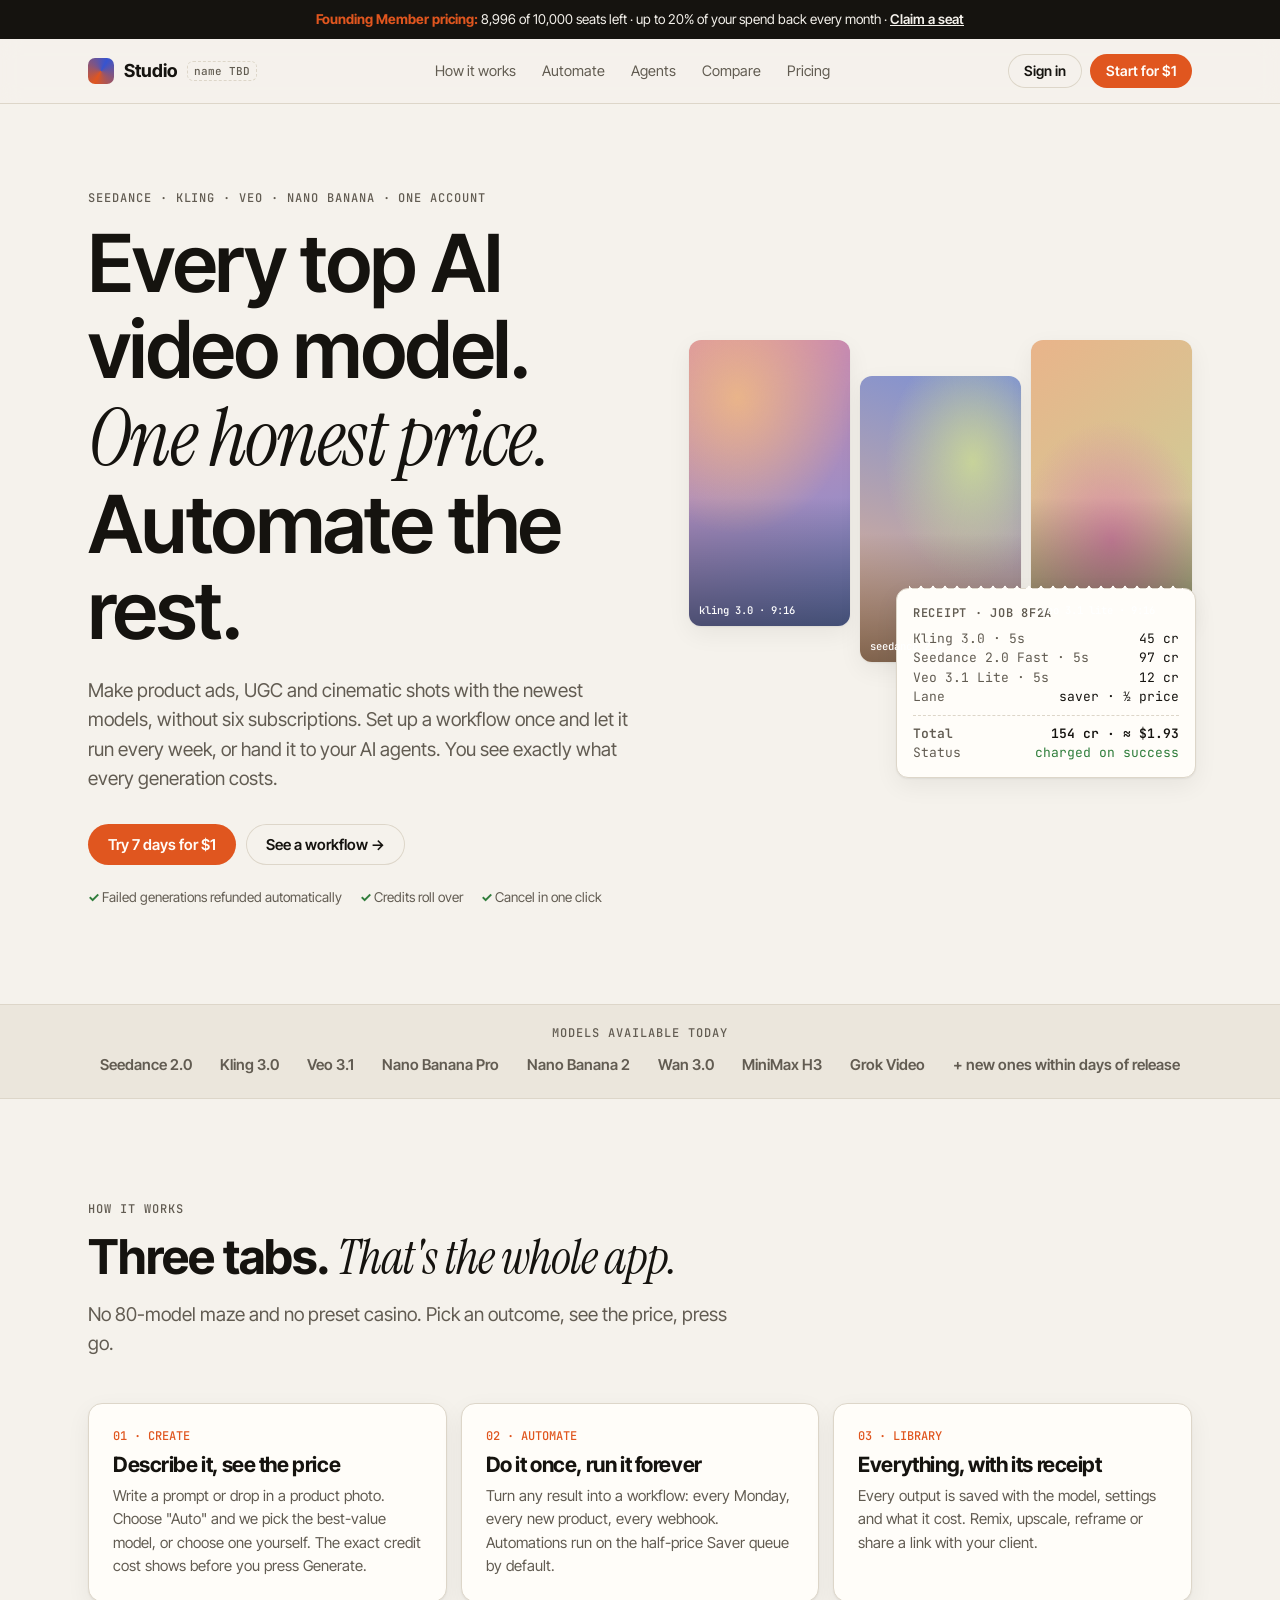
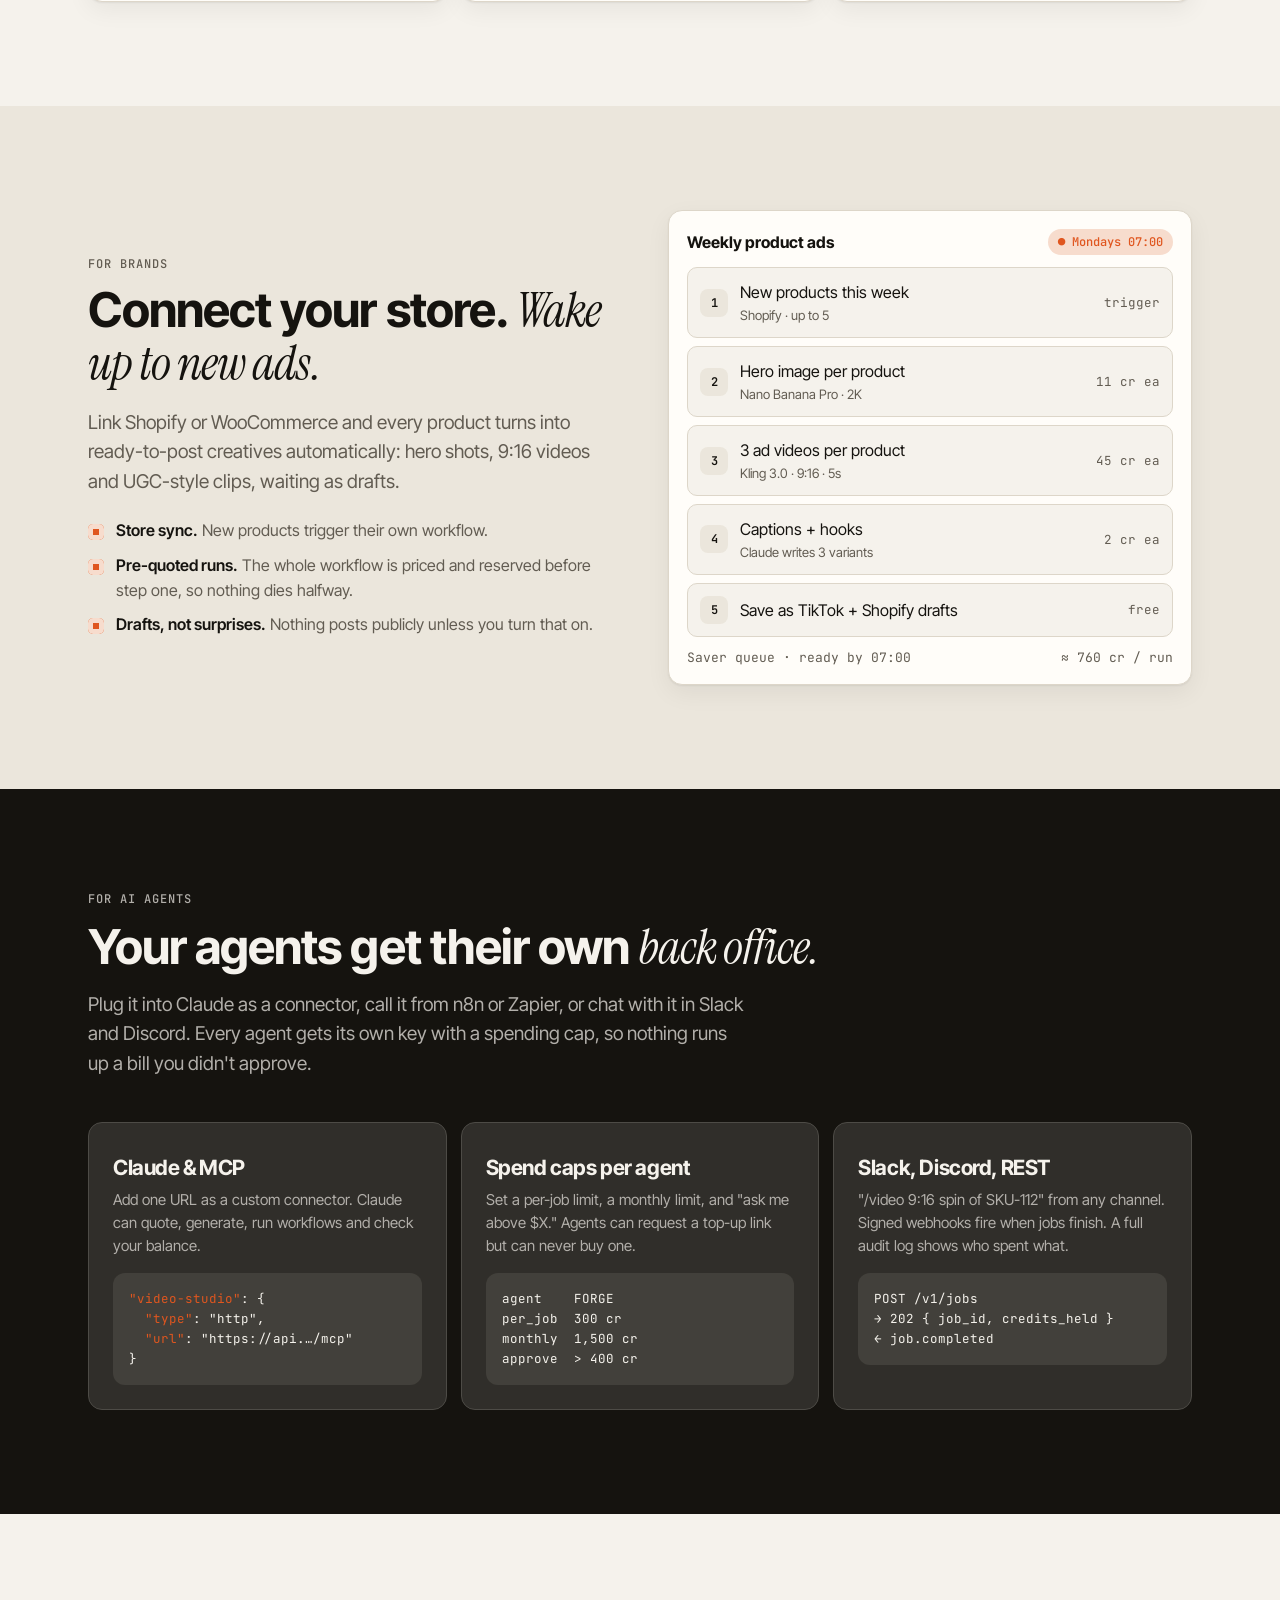
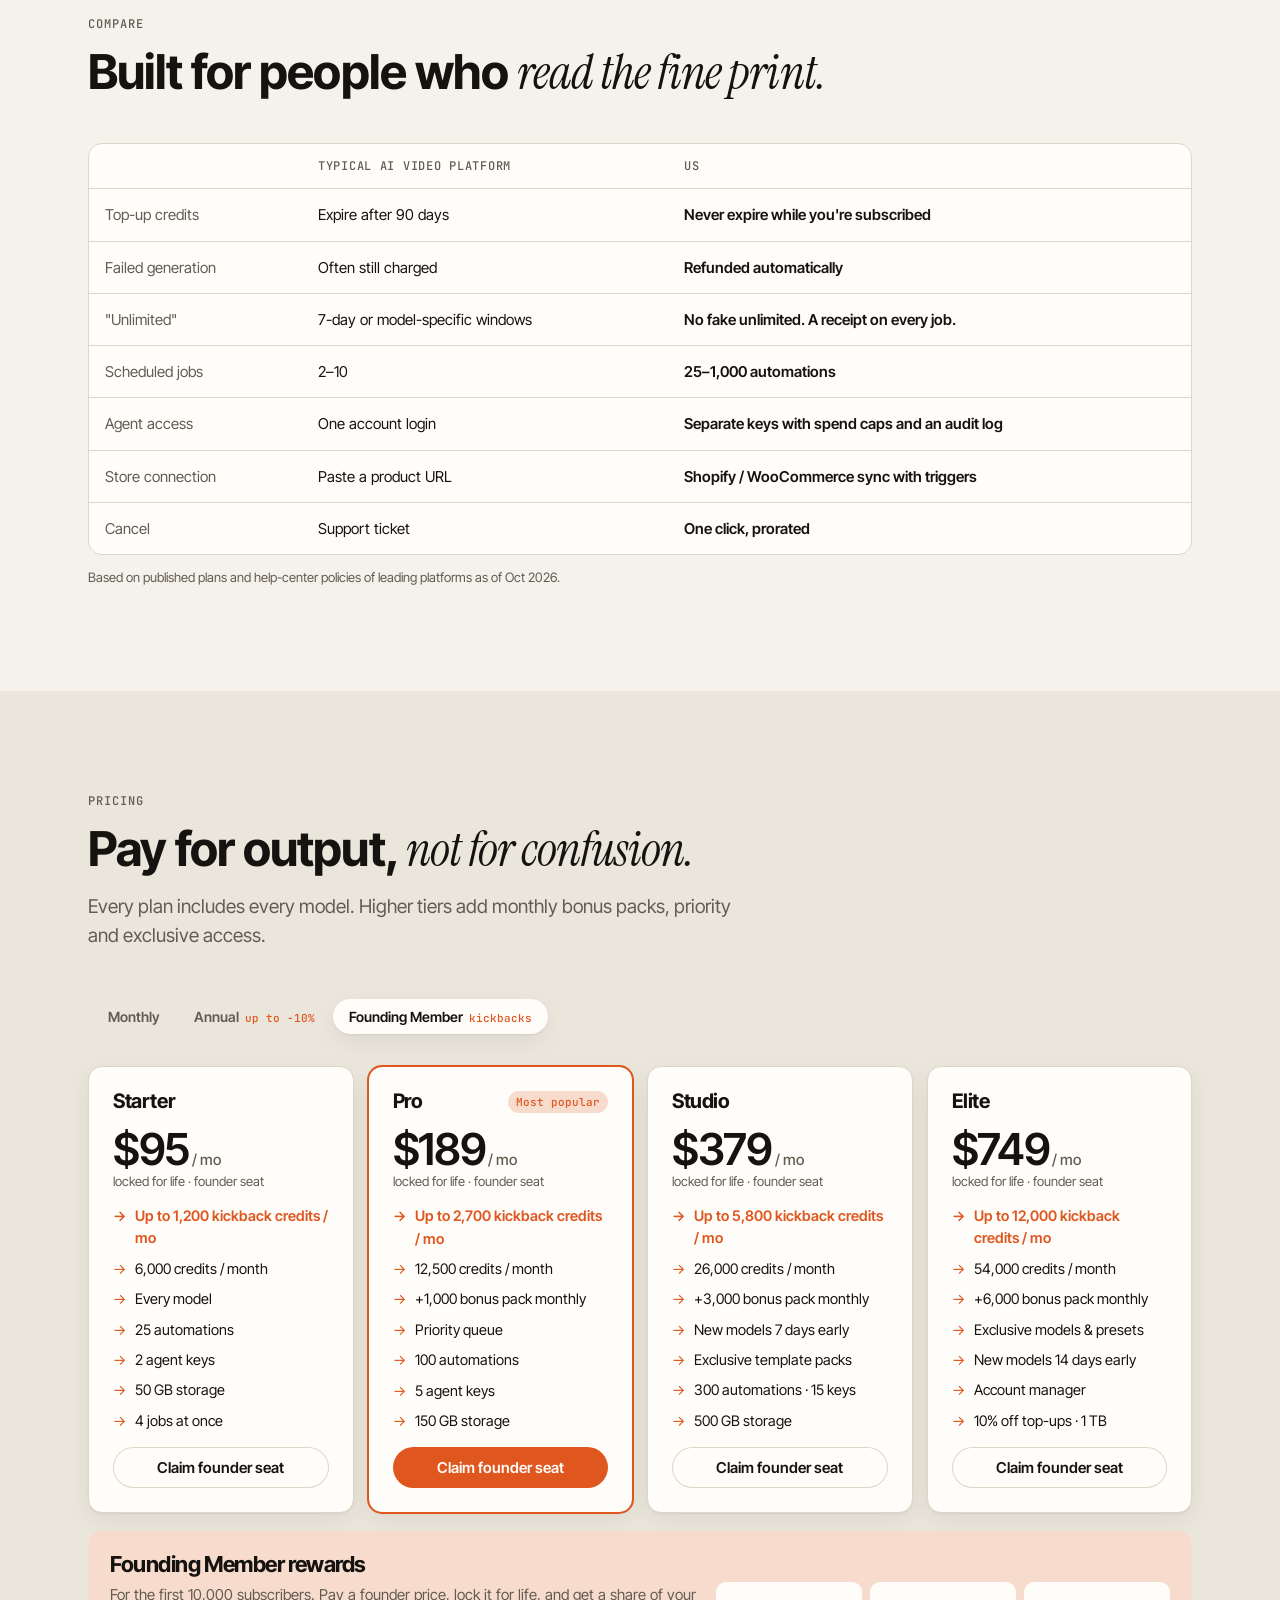
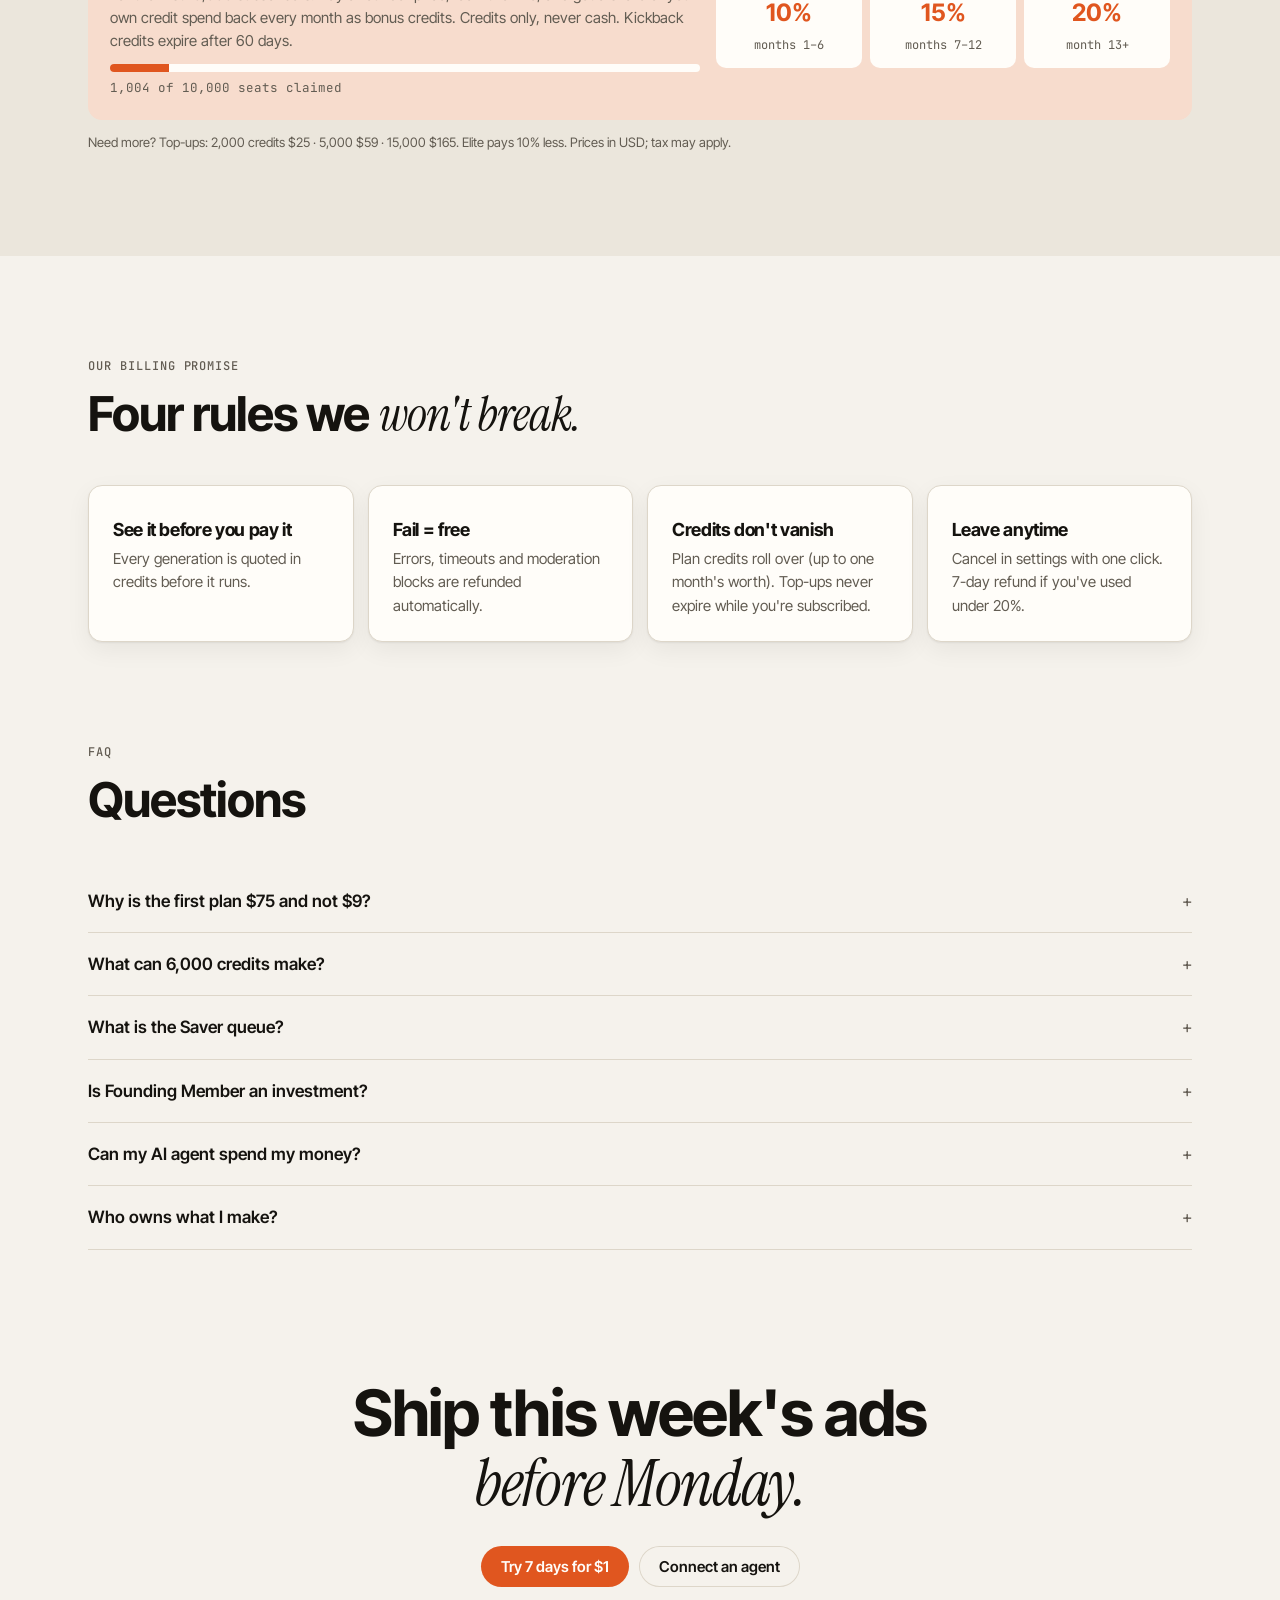
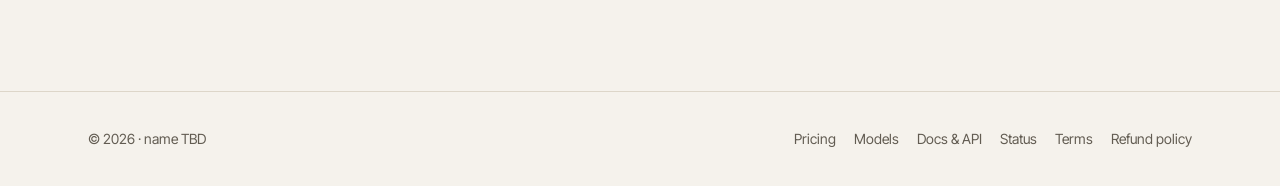
==== ventures/video-broker/site/index.html @ a8545241 "Reprice video broker as premium tier with Founding Members; add profit rule and home page design - P" ====
<!doctype html>
<html lang="en">
<head>
<meta charset="utf-8">
<meta name="viewport" content="width=device-width, initial-scale=1">
<title>Every AI Video Model, One Honest Price</title>
<meta name="description" content="Seedance, Kling, Veo, Nano Banana and more in one subscription. Automate your ads with workflows and AI agents. A receipt on every generation.">
<link rel="preconnect" href="https://fonts.googleapis.com">
<link rel="preconnect" href="https://fonts.gstatic.com" crossorigin>
<link href="https://fonts.googleapis.com/css2?family=Inter+Tight:wght@400;500;600;700&family=Instrument+Serif:ital@0;1&family=JetBrains+Mono:wght@400;500&display=swap" rel="stylesheet">
<style>
/* Design tokens. Documented in site/DESIGN.md. */
:root{
  --bg:#f5f2ec; --bg-2:#ebe6dc; --panel:#fffdf9; --ink:#15130f; --muted:#625c52; --line:#ddd6c9;
  --accent:#e0561f; --accent-ink:#fffdf9; --accent-soft:#f7dccd; --cool:#3554d1; --good:#2f7d3b;
  --frame-a:#e9b48a; --frame-b:#7a8fd6; --frame-c:#c7d39a; --frame-d:#d98aa6;
  --radius:14px; --shadow:0 1px 2px rgba(21,19,15,.06),0 8px 24px rgba(21,19,15,.06);
}
@media (prefers-color-scheme: dark){
  :root:not([data-theme="light"]){
    --bg:#0e0d0b; --bg-2:#161411; --panel:#1b1915; --ink:#f3efe7; --muted:#a39b8e; --line:#2c2924;
    --accent:#ff7a45; --accent-ink:#0e0d0b; --accent-soft:#3a2116; --cool:#8ea4ff; --good:#6cc27a;
    --frame-a:#8a5634; --frame-b:#3b4f9a; --frame-c:#5d6b33; --frame-d:#83405a;
    --shadow:0 1px 2px rgba(0,0,0,.4),0 10px 30px rgba(0,0,0,.35);
  }
}
:root[data-theme="dark"]{
  --bg:#0e0d0b; --bg-2:#161411; --panel:#1b1915; --ink:#f3efe7; --muted:#a39b8e; --line:#2c2924;
  --accent:#ff7a45; --accent-ink:#0e0d0b; --accent-soft:#3a2116; --cool:#8ea4ff; --good:#6cc27a;
  --frame-a:#8a5634; --frame-b:#3b4f9a; --frame-c:#5d6b33; --frame-d:#83405a;
  --shadow:0 1px 2px rgba(0,0,0,.4),0 10px 30px rgba(0,0,0,.35);
}
*{box-sizing:border-box}
html{scroll-behavior:smooth}
body{margin:0;background:var(--bg);color:var(--ink);font:16px/1.55 "Inter Tight",system-ui,sans-serif;-webkit-font-smoothing:antialiased}
a{color:inherit}
.wrap{max-width:1160px;margin:0 auto;padding:0 16px}
@media(min-width:720px){.wrap{padding:0 28px}}
.serif{font-family:"Instrument Serif",Georgia,serif;font-weight:400}
.mono{font-family:"JetBrains Mono",ui-monospace,monospace}
.eyebrow{font:500 12px/1 "JetBrains Mono",monospace;letter-spacing:.08em;text-transform:uppercase;color:var(--muted)}
h1,h2,h3{margin:0;line-height:1.08;letter-spacing:-.02em}
h2{font-size:clamp(30px,4.4vw,48px)}
h2 em,h1 em{font-family:"Instrument Serif",Georgia,serif;font-style:italic;font-weight:400}
p{margin:0}
.lede{font-size:clamp(17px,1.6vw,19px);color:var(--muted);max-width:60ch}
.btn{display:inline-flex;align-items:center;gap:8px;border:0;border-radius:999px;padding:13px 20px;font:600 15px/1 "Inter Tight",sans-serif;text-decoration:none;cursor:pointer;transition:transform .15s ease}
.btn:hover{transform:translateY(-1px)}
.btn-primary{background:var(--accent);color:var(--accent-ink)}
.btn-ghost{background:transparent;color:var(--ink);box-shadow:inset 0 0 0 1px var(--line)}
section{padding:72px 0}
@media(min-width:900px){section{padding:104px 0}}

/* Founder bar + nav */
.founder-bar{background:var(--ink);color:var(--bg);font-size:13.5px;text-align:center;padding:9px 16px}
.founder-bar b{color:var(--accent)}
.founder-bar a{color:var(--bg);font-weight:600}
nav.top{position:sticky;top:0;z-index:10;background:color-mix(in srgb,var(--bg) 86%,transparent);backdrop-filter:blur(10px);border-bottom:1px solid var(--line)}
nav.top .wrap{display:flex;align-items:center;justify-content:space-between;height:64px;gap:16px}
.logo{display:flex;align-items:center;gap:10px;font-weight:700;font-size:18px;text-decoration:none}
.logo-mark{width:26px;height:26px;border-radius:7px;background:conic-gradient(from 210deg,var(--accent),var(--cool),var(--accent))}
.logo small{font:500 11px "JetBrains Mono",monospace;color:var(--muted);border:1px dashed var(--line);border-radius:6px;padding:2px 6px}
.links{display:none;gap:26px;font-size:14.5px}
.links a{text-decoration:none;color:var(--muted)}
.links a:hover{color:var(--ink)}
@media(min-width:900px){.links{display:flex}}
.nav-cta{display:flex;gap:8px;align-items:center}
.nav-cta .btn{padding:10px 16px;font-size:14px}
.signin{display:none}
@media(min-width:560px){.signin{display:inline-flex}}

/* Hero */
.hero{padding:56px 0 64px}
@media(min-width:900px){.hero{padding:88px 0 96px}}
.hero-grid{display:grid;gap:44px;align-items:center}
@media(min-width:980px){.hero-grid{grid-template-columns:1.05fr .95fr}}
.hero h1{font-size:clamp(42px,7vw,80px);font-weight:600}
.hero .lede{margin:22px 0 30px}
.hero-ctas{display:flex;flex-wrap:wrap;gap:10px}
.trust{margin-top:22px;font-size:13.5px;color:var(--muted);display:flex;flex-wrap:wrap;gap:6px 18px}
.trust span::before{content:"✓ ";color:var(--good);font-weight:700}

/* Hero visual: frames + receipt */
.stage{position:relative;min-height:420px}
.frames{display:grid;grid-template-columns:repeat(3,1fr);gap:10px}
.frame{aspect-ratio:9/16;border-radius:12px;position:relative;overflow:hidden;box-shadow:var(--shadow)}
.frame::after{content:"";position:absolute;inset:0;background:linear-gradient(180deg,transparent 55%,rgba(0,0,0,.45))}
.frame span{position:absolute;left:10px;bottom:9px;z-index:1;font:500 10.5px "JetBrains Mono",monospace;color:#fff}
.f1{background:radial-gradient(120% 80% at 30% 20%,var(--frame-a),transparent 60%),linear-gradient(160deg,var(--frame-d),var(--frame-b))}
.f2{background:radial-gradient(90% 70% at 70% 30%,var(--frame-c),transparent 60%),linear-gradient(200deg,var(--frame-b),var(--frame-a));margin-top:36px}
.f3{background:radial-gradient(100% 70% at 50% 70%,var(--frame-d),transparent 60%),linear-gradient(140deg,var(--frame-a),var(--frame-c))}
.receipt{position:absolute;right:-4px;bottom:-18px;width:min(300px,82%);background:var(--panel);border:1px solid var(--line);border-radius:12px;box-shadow:var(--shadow);padding:16px 16px 14px;font:13px/1.5 "JetBrains Mono",monospace}
.receipt::before{content:"";position:absolute;left:12px;right:12px;top:-6px;height:12px;background:radial-gradient(circle at 6px 0,transparent 6px,var(--panel) 6.5px) 0 0/12px 12px repeat-x}
.receipt h4{margin:0 0 8px;font:600 12px "JetBrains Mono",monospace;letter-spacing:.06em;text-transform:uppercase;color:var(--muted)}
.receipt .r{display:flex;justify-content:space-between;gap:10px}
.receipt .r span:first-child{color:var(--muted)}
.receipt hr{border:0;border-top:1px dashed var(--line);margin:8px 0}
.receipt .total{font-weight:600}
.receipt .ok{color:var(--good)}

/* Model strip */
.models{border-block:1px solid var(--line);padding:22px 0;background:var(--bg-2)}
.models .wrap{display:flex;flex-wrap:wrap;gap:10px 28px;align-items:center;justify-content:center}
.models b{font-weight:600;font-size:15px;color:var(--muted)}
.models .eyebrow{width:100%;text-align:center;margin-bottom:4px}

/* Steps */
.head{display:grid;gap:16px;margin-bottom:44px;max-width:760px}
.steps{display:grid;gap:14px}
@media(min-width:860px){.steps{grid-template-columns:repeat(3,1fr)}}
.card{background:var(--panel);border:1px solid var(--line);border-radius:var(--radius);padding:24px;box-shadow:var(--shadow)}
.step-n{font:500 12px "JetBrains Mono",monospace;color:var(--accent)}
.card h3{font-size:21px;margin:10px 0 8px}
.card p{color:var(--muted);font-size:15px}

/* Automate */
.split{display:grid;gap:36px;align-items:center}
@media(min-width:960px){.split{grid-template-columns:1fr 1fr;gap:56px}}
.flow{background:var(--panel);border:1px solid var(--line);border-radius:var(--radius);padding:18px;box-shadow:var(--shadow)}
.flow-top{display:flex;justify-content:space-between;align-items:center;margin-bottom:12px;gap:10px;flex-wrap:wrap}
.pill{display:inline-flex;align-items:center;gap:6px;font:500 12px "JetBrains Mono",monospace;padding:5px 10px;border-radius:999px;background:var(--bg-2);color:var(--muted)}
.pill.on{background:var(--accent-soft);color:var(--accent)}
.flow ol{list-style:none;margin:0;padding:0;display:grid;gap:8px;counter-reset:s}
.flow li{counter-increment:s;display:grid;grid-template-columns:28px 1fr auto;gap:12px;align-items:center;padding:12px;border:1px solid var(--line);border-radius:10px;background:var(--bg)}
.flow li::before{content:counter(s);width:28px;height:28px;border-radius:8px;display:grid;place-items:center;background:var(--bg-2);font:600 12px "JetBrains Mono",monospace}
.flow li small{display:block;color:var(--muted);font-size:13px}
.flow li .mono{font-size:12.5px;color:var(--muted);white-space:nowrap}
.flow-foot{margin-top:12px;display:flex;justify-content:space-between;font:13px "JetBrains Mono",monospace;color:var(--muted);flex-wrap:wrap;gap:6px}
.checks{list-style:none;padding:0;margin:22px 0 0;display:grid;gap:10px}
.checks li{padding-left:28px;position:relative;color:var(--muted)}
.checks li b{color:var(--ink);font-weight:600}
.checks li::before{content:"";position:absolute;left:0;top:6px;width:16px;height:16px;border-radius:5px;background:var(--accent-soft);box-shadow:inset 0 0 0 5px var(--accent-soft),inset 0 0 0 16px var(--accent)}

/* Agents */
.agents{background:var(--ink);color:var(--bg)}
.agents .lede,.agents .eyebrow{color:color-mix(in srgb,var(--bg) 70%,var(--ink))}
.agent-grid{display:grid;gap:14px}
@media(min-width:860px){.agent-grid{grid-template-columns:repeat(3,1fr)}}
.agents .card{background:color-mix(in srgb,var(--ink) 88%,var(--bg));border-color:color-mix(in srgb,var(--ink) 75%,var(--bg));box-shadow:none}
.agents .card p{color:color-mix(in srgb,var(--bg) 70%,var(--ink))}
.agents pre{margin:16px 0 0;padding:16px;border-radius:12px;background:color-mix(in srgb,var(--ink) 80%,var(--bg));font:12.5px/1.6 "JetBrains Mono",monospace;overflow-x:auto;color:var(--bg)}
.agents pre .k{color:var(--accent)}

/* Compare */
.table-wrap{overflow-x:auto;border:1px solid var(--line);border-radius:var(--radius);background:var(--panel)}
table{width:100%;border-collapse:collapse;font-size:15px;min-width:560px}
th,td{padding:14px 16px;text-align:left;border-bottom:1px solid var(--line)}
th{font:500 12px "JetBrains Mono",monospace;text-transform:uppercase;letter-spacing:.06em;color:var(--muted)}
td:first-child{color:var(--muted)}
td.us{font-weight:600}
tr:last-child td{border-bottom:0}
.footnote{margin-top:12px;font-size:13px;color:var(--muted)}

/* Pricing */
.toggle{display:inline-flex;padding:4px;border-radius:999px;background:var(--bg-2);gap:2px;margin-bottom:28px;flex-wrap:wrap}
.toggle button{border:0;background:transparent;font:600 14px "Inter Tight",sans-serif;color:var(--muted);padding:9px 16px;border-radius:999px;cursor:pointer}
.toggle button[aria-pressed="true"]{background:var(--panel);color:var(--ink);box-shadow:var(--shadow)}
.toggle button .tag{font:500 11px "JetBrains Mono",monospace;color:var(--accent);margin-left:6px}
.plans{display:grid;gap:14px}
@media(min-width:720px){.plans{grid-template-columns:repeat(2,1fr)}}
@media(min-width:1100px){.plans{grid-template-columns:repeat(4,1fr)}}
.plan{display:flex;flex-direction:column;gap:14px}
.plan.feature{outline:2px solid var(--accent);outline-offset:-1px}
.plan .name{display:flex;justify-content:space-between;align-items:center}
.plan .name h3{font-size:20px;margin:0}
.badge{font:500 11px "JetBrains Mono",monospace;padding:4px 8px;border-radius:999px;background:var(--accent-soft);color:var(--accent)}
.price{font-size:44px;font-weight:600;letter-spacing:-.03em;line-height:1}
.price small{font-size:15px;color:var(--muted);font-weight:500;letter-spacing:0}
.price-note{font-size:13px;color:var(--muted);min-height:20px}
.plan ul{list-style:none;margin:0;padding:0;display:grid;gap:8px;font-size:14.5px}
.plan li{padding-left:22px;position:relative}
.plan li::before{content:"→";position:absolute;left:0;color:var(--accent)}
.plan li.x{color:var(--accent);font-weight:600}
.plan .btn{justify-content:center;margin-top:auto}
.founder-panel{margin-top:18px;display:grid;gap:16px;align-items:center;background:var(--accent-soft);border-radius:var(--radius);padding:22px}
@media(min-width:860px){.founder-panel{grid-template-columns:1.3fr 1fr}}
.founder-panel h3{font-size:22px;margin-bottom:6px}
.founder-panel p{color:var(--muted);font-size:15px}
.ladder{display:grid;grid-template-columns:repeat(3,1fr);gap:8px}
.ladder div{background:var(--panel);border-radius:10px;padding:12px;text-align:center}
.ladder b{display:block;font-size:24px;color:var(--accent)}
.ladder span{font:12px "JetBrains Mono",monospace;color:var(--muted)}
.seats{margin-top:12px;height:8px;border-radius:4px;background:var(--panel);overflow:hidden}
.seats i{display:block;height:100%;background:var(--accent)}

/* Promise + FAQ */
.promise{display:grid;gap:14px}
@media(min-width:860px){.promise{grid-template-columns:repeat(4,1fr)}}
.promise .card h3{font-size:18px}
details{border-bottom:1px solid var(--line);padding:18px 0}
summary{cursor:pointer;font-weight:600;font-size:17px;list-style:none;display:flex;justify-content:space-between;gap:16px}
summary::after{content:"+";font-weight:400;color:var(--muted)}
details[open] summary::after{content:"–"}
details p{margin-top:10px;color:var(--muted);max-width:70ch}

/* CTA + footer */
.final{text-align:center}
.final h2{font-size:clamp(36px,6vw,64px);max-width:16ch;margin:0 auto}
.final .hero-ctas{justify-content:center;margin-top:28px}
footer{border-top:1px solid var(--line);padding:36px 0;font-size:14px;color:var(--muted)}
footer .wrap{display:flex;flex-wrap:wrap;gap:16px;justify-content:space-between}
footer nav{display:flex;flex-wrap:wrap;gap:18px}
footer a{text-decoration:none}
</style>
</head>
<body>

<div class="founder-bar">
  <b>Founding Member pricing:</b> <span id="seats-left">8,996</span> of 10,000 seats left · up to 20% of your spend back every month · <a href="#pricing">Claim a seat</a>
</div>

<nav class="top" aria-label="Main">
  <div class="wrap">
    <a href="#" class="logo"><span class="logo-mark" aria-hidden="true"></span>Studio <small>name TBD</small></a>
    <div class="links">
      <a href="#how">How it works</a><a href="#automate">Automate</a><a href="#agents">Agents</a><a href="#compare">Compare</a><a href="#pricing">Pricing</a>
    </div>
    <div class="nav-cta">
      <a class="btn btn-ghost signin" href="#">Sign in</a>
      <a class="btn btn-primary" href="#pricing">Start for $1</a>
    </div>
  </div>
</nav>

<header class="hero">
  <div class="wrap hero-grid">
    <div>
      <div class="eyebrow">Seedance · Kling · Veo · Nano Banana · one account</div>
      <h1 style="margin-top:16px">Every top AI video model. <em>One honest price.</em> Automate the rest.</h1>
      <p class="lede">Make product ads, UGC and cinematic shots with the newest models, without six subscriptions. Set up a workflow once and let it run every week, or hand it to your AI agents. You see exactly what every generation costs.</p>
      <div class="hero-ctas">
        <a class="btn btn-primary" href="#pricing">Try 7 days for $1</a>
        <a class="btn btn-ghost" href="#automate">See a workflow →</a>
      </div>
      <div class="trust"><span>Failed generations refunded automatically</span><span>Credits roll over</span><span>Cancel in one click</span></div>
    </div>

    <div class="stage" aria-label="Example: three generated ad frames and the receipt for them">
      <div class="frames">
        <div class="frame f1"><span>kling 3.0 · 9:16</span></div>
        <div class="frame f2"><span>seedance 2.0 · 9:16</span></div>
        <div class="frame f3"><span>veo 3.1 lite · 9:16</span></div>
      </div>
      <div class="receipt" role="img" aria-label="Receipt: 3 clips, 154 credits, about $1.93">
        <h4>Receipt · job 8f2a</h4>
        <div class="r"><span>Kling 3.0 · 5s</span><span>45 cr</span></div>
        <div class="r"><span>Seedance 2.0 Fast · 5s</span><span>97 cr</span></div>
        <div class="r"><span>Veo 3.1 Lite · 5s</span><span>12 cr</span></div>
        <div class="r"><span>Lane</span><span>saver · ½ price</span></div>
        <hr>
        <div class="r total"><span>Total</span><span>154 cr · ≈ $1.93</span></div>
        <div class="r"><span>Status</span><span class="ok">charged on success</span></div>
      </div>
    </div>
  </div>
</header>

<div class="models">
  <div class="wrap">
    <div class="eyebrow">Models available today</div>
    <b>Seedance 2.0</b><b>Kling 3.0</b><b>Veo 3.1</b><b>Nano Banana Pro</b><b>Nano Banana 2</b><b>Wan 3.0</b><b>MiniMax H3</b><b>Grok Video</b><b>+ new ones within days of release</b>
  </div>
</div>

<section id="how">
  <div class="wrap">
    <div class="head">
      <div class="eyebrow">How it works</div>
      <h2>Three tabs. <em>That's the whole app.</em></h2>
      <p class="lede">No 80-model maze and no preset casino. Pick an outcome, see the price, press go.</p>
    </div>
    <div class="steps">
      <div class="card"><div class="step-n">01 · CREATE</div><h3>Describe it, see the price</h3><p>Write a prompt or drop in a product photo. Choose "Auto" and we pick the best-value model, or choose one yourself. The exact credit cost shows before you press Generate.</p></div>
      <div class="card"><div class="step-n">02 · AUTOMATE</div><h3>Do it once, run it forever</h3><p>Turn any result into a workflow: every Monday, every new product, every webhook. Automations run on the half-price Saver queue by default.</p></div>
      <div class="card"><div class="step-n">03 · LIBRARY</div><h3>Everything, with its receipt</h3><p>Every output is saved with the model, settings and what it cost. Remix, upscale, reframe or share a link with your client.</p></div>
    </div>
  </div>
</section>

<section id="automate" style="background:var(--bg-2)">
  <div class="wrap split">
    <div>
      <div class="eyebrow">For brands</div>
      <h2 style="margin-top:14px">Connect your store. <em>Wake up to new ads.</em></h2>
      <p class="lede" style="margin-top:18px">Link Shopify or WooCommerce and every product turns into ready-to-post creatives automatically: hero shots, 9:16 videos and UGC-style clips, waiting as drafts.</p>
      <ul class="checks">
        <li><b>Store sync.</b> New products trigger their own workflow.</li>
        <li><b>Pre-quoted runs.</b> The whole workflow is priced and reserved before step one, so nothing dies halfway.</li>
        <li><b>Drafts, not surprises.</b> Nothing posts publicly unless you turn that on.</li>
      </ul>
    </div>
    <div class="flow" aria-label="Example workflow">
      <div class="flow-top"><b>Weekly product ads</b><span class="pill on">● Mondays 07:00</span></div>
      <ol>
        <li><div>New products this week<small>Shopify · up to 5</small></div><span class="mono">trigger</span></li>
        <li><div>Hero image per product<small>Nano Banana Pro · 2K</small></div><span class="mono">11 cr ea</span></li>
        <li><div>3 ad videos per product<small>Kling 3.0 · 9:16 · 5s</small></div><span class="mono">45 cr ea</span></li>
        <li><div>Captions + hooks<small>Claude writes 3 variants</small></div><span class="mono">2 cr ea</span></li>
        <li><div>Save as TikTok + Shopify drafts</div><span class="mono">free</span></li>
      </ol>
      <div class="flow-foot"><span>Saver queue · ready by 07:00</span><span>≈ 760 cr / run</span></div>
    </div>
  </div>
</section>

<section id="agents" class="agents">
  <div class="wrap">
    <div class="head">
      <div class="eyebrow">For AI agents</div>
      <h2>Your agents get their own <em>back office.</em></h2>
      <p class="lede">Plug it into Claude as a connector, call it from n8n or Zapier, or chat with it in Slack and Discord. Every agent gets its own key with a spending cap, so nothing runs up a bill you didn't approve.</p>
    </div>
    <div class="agent-grid">
      <div class="card"><h3>Claude & MCP</h3><p>Add one URL as a custom connector. Claude can quote, generate, run workflows and check your balance.</p>
<pre><span class="k">"video-studio"</span>: {
  <span class="k">"type"</span>: "http",
  <span class="k">"url"</span>: "https://api.…/mcp"
}</pre></div>
      <div class="card"><h3>Spend caps per agent</h3><p>Set a per-job limit, a monthly limit, and "ask me above $X." Agents can request a top-up link but can never buy one.</p>
<pre>agent    FORGE
per_job  300 cr
monthly  1,500 cr
approve  &gt; 400 cr</pre></div>
      <div class="card"><h3>Slack, Discord, REST</h3><p>"/video 9:16 spin of SKU-112" from any channel. Signed webhooks fire when jobs finish. A full audit log shows who spent what.</p>
<pre>POST /v1/jobs
→ 202 { job_id, credits_held }
← job.completed</pre></div>
    </div>
  </div>
</section>

<section id="compare">
  <div class="wrap">
    <div class="head">
      <div class="eyebrow">Compare</div>
      <h2>Built for people who <em>read the fine print.</em></h2>
    </div>
    <div class="table-wrap">
      <table>
        <thead><tr><th></th><th>Typical AI video platform</th><th>Us</th></tr></thead>
        <tbody>
          <tr><td>Top-up credits</td><td>Expire after 90 days</td><td class="us">Never expire while you're subscribed</td></tr>
          <tr><td>Failed generation</td><td>Often still charged</td><td class="us">Refunded automatically</td></tr>
          <tr><td>"Unlimited"</td><td>7-day or model-specific windows</td><td class="us">No fake unlimited. A receipt on every job.</td></tr>
          <tr><td>Scheduled jobs</td><td>2–10</td><td class="us">25–1,000 automations</td></tr>
          <tr><td>Agent access</td><td>One account login</td><td class="us">Separate keys with spend caps and an audit log</td></tr>
          <tr><td>Store connection</td><td>Paste a product URL</td><td class="us">Shopify / WooCommerce sync with triggers</td></tr>
          <tr><td>Cancel</td><td>Support ticket</td><td class="us">One click, prorated</td></tr>
        </tbody>
      </table>
    </div>
    <p class="footnote">Based on published plans and help-center policies of leading platforms as of Oct 2026.</p>
  </div>
</section>

<section id="pricing" style="background:var(--bg-2)">
  <div class="wrap">
    <div class="head">
      <div class="eyebrow">Pricing</div>
      <h2>Pay for output, <em>not for confusion.</em></h2>
      <p class="lede">Every plan includes every model. Higher tiers add monthly bonus packs, priority and exclusive access.</p>
    </div>
    <div class="toggle" role="group" aria-label="Billing">
      <button aria-pressed="false" data-mode="monthly">Monthly</button>
      <button aria-pressed="false" data-mode="annual">Annual<span class="tag">up to −10%</span></button>
      <button aria-pressed="true" data-mode="founder">Founding Member<span class="tag">kickbacks</span></button>
    </div>
    <div class="plans" id="plans"></div>

    <div class="founder-panel" id="founder-panel">
      <div>
        <h3>Founding Member rewards</h3>
        <p>For the first 10,000 subscribers. Pay a founder price, lock it for life, and get a share of your own credit spend back every month as bonus credits. Credits only, never cash. Kickback credits expire after 60 days.</p>
        <div class="seats" aria-label="Founding seats claimed"><i id="seats-bar" style="width:10%"></i></div>
        <p class="mono" style="font-size:12.5px;margin-top:6px"><span id="seats-claimed">1,004</span> of 10,000 seats claimed</p>
      </div>
      <div class="ladder">
        <div><b>10%</b><span>months 1–6</span></div>
        <div><b>15%</b><span>months 7–12</span></div>
        <div><b>20%</b><span>month 13+</span></div>
      </div>
    </div>
    <p class="footnote">Need more? Top-ups: 2,000 credits $25 · 5,000 $59 · 15,000 $165. Elite pays 10% less. Prices in USD; tax may apply.</p>
  </div>
</section>

<section>
  <div class="wrap">
    <div class="head">
      <div class="eyebrow">Our billing promise</div>
      <h2>Four rules we <em>won't break.</em></h2>
    </div>
    <div class="promise">
      <div class="card"><h3>See it before you pay it</h3><p>Every generation is quoted in credits before it runs.</p></div>
      <div class="card"><h3>Fail = free</h3><p>Errors, timeouts and moderation blocks are refunded automatically.</p></div>
      <div class="card"><h3>Credits don't vanish</h3><p>Plan credits roll over (up to one month's worth). Top-ups never expire while you're subscribed.</p></div>
      <div class="card"><h3>Leave anytime</h3><p>Cancel in settings with one click. 7-day refund if you've used under 20%.</p></div>
    </div>
  </div>
</section>

<section style="padding-top:0">
  <div class="wrap">
    <div class="head"><div class="eyebrow">FAQ</div><h2>Questions</h2></div>
    <details><summary>Why is the first plan $75 and not $9?</summary><p>We're built for people who ship content for a business: brands, freelancers and agencies. $75 gets you 6,000 credits, store sync, 25 automations and agent access. If you only want to play with a few images a month, a cheaper consumer app will suit you better, and that's fine.</p></details>
    <details><summary>What can 6,000 credits make?</summary><p>About 66 Kling 3.0 clips, or ~270 Nano Banana Pro images, or 250 Veo 3.1 Lite clips. Twice that on the Saver queue. Mix and match freely.</p></details>
    <details><summary>What is the Saver queue?</summary><p>Half-price generation for anything that doesn't need to be instant. Jobs finish within 24 hours, usually much sooner. Automations use it by default.</p></details>
    <details><summary>Is Founding Member an investment?</summary><p>No. It's a loyalty program. You pay a founder price and get bonus platform credits back each month based on your own usage. There's no cash, no ownership and no share of company revenue.</p></details>
    <details><summary>Can my AI agent spend my money?</summary><p>Only within the caps you set for that agent's key. Agents can't buy top-ups. They can only send you a payment link.</p></details>
    <details><summary>Who owns what I make?</summary><p>You do, subject to each model provider's terms, which we list on every model page.</p></details>
  </div>
</section>

<section class="final" style="padding-top:24px">
  <div class="wrap">
    <h2>Ship this week's ads <em>before Monday.</em></h2>
    <div class="hero-ctas"><a class="btn btn-primary" href="#pricing">Try 7 days for $1</a><a class="btn btn-ghost" href="#agents">Connect an agent</a></div>
  </div>
</section>

<footer>
  <div class="wrap">
    <span>© 2026 · name TBD</span>
    <nav aria-label="Footer"><a href="#pricing">Pricing</a><a href="#">Models</a><a href="#">Docs & API</a><a href="#">Status</a><a href="#">Terms</a><a href="#">Refund policy</a></nav>
  </div>
</footer>

<script>
// Mirrors ventures/video-broker/model/pricing.json. Change prices there first and run
// `python3 model/economics.py --check`, then update this table.
const PLANS = [
  { id: "starter", name: "Starter", monthly: 75,  annualOff: .10, founder: 95,  credits: 6000,  bonus: 0,
    items: ["6,000 credits / month", "Every model", "25 automations", "2 agent keys", "50 GB storage", "4 jobs at once"] },
  { id: "pro", name: "Pro", monthly: 149, annualOff: .10, founder: 189, credits: 12500, bonus: 1000, feature: true,
    items: ["12,500 credits / month", "+1,000 bonus pack monthly", "Priority queue", "100 automations", "5 agent keys", "150 GB storage"] },
  { id: "studio", name: "Studio", monthly: 299, annualOff: .05, founder: 379, credits: 26000, bonus: 3000,
    items: ["26,000 credits / month", "+3,000 bonus pack monthly", "New models 7 days early", "Exclusive template packs", "300 automations · 15 keys", "500 GB storage"] },
  { id: "elite", name: "Elite", monthly: 599, annualOff: 0, founder: 749, credits: 54000, bonus: 6000,
    items: ["54,000 credits / month", "+6,000 bonus pack monthly", "Exclusive models & presets", "New models 14 days early", "Account manager", "10% off top-ups · 1 TB"] },
];
const fmt = n => n.toLocaleString("en-US", { maximumFractionDigits: 2 });

function render(mode){
  document.querySelectorAll(".toggle button").forEach(b => b.setAttribute("aria-pressed", b.dataset.mode === mode));
  document.getElementById("founder-panel").hidden = mode !== "founder";
  document.getElementById("plans").innerHTML = PLANS.map(p => {
    let price = p.monthly, note = "billed monthly", extra = "";
    if (mode === "annual") {
      price = +(p.monthly * (1 - p.annualOff)).toFixed(2);
      note = p.annualOff ? `billed yearly · save ${p.annualOff * 100}%` : "same price yearly";
    }
    if (mode === "founder") {
      price = p.founder;
      note = "locked for life · founder seat";
      extra = `<li class="x">Up to ${fmt(Math.round((p.credits + p.bonus) * .2))} kickback credits / mo</li>`;
    }
    return `<div class="card plan ${p.feature ? "feature" : ""}">
      <div class="name"><h3>${p.name}</h3>${p.feature ? '<span class="badge">Most popular</span>' : ""}</div>
      <div><div class="price">$${fmt(price)}<small> / mo</small></div><div class="price-note">${note}</div></div>
      <ul>${extra}${p.items.map(i => `<li>${i}</li>`).join("")}</ul>
      <a class="btn ${p.feature ? "btn-primary" : "btn-ghost"}" href="#">${mode === "founder" ? "Claim founder seat" : "Start for $1"}</a>
    </div>`;
  }).join("");
  try { localStorage.setItem("billing", mode); } catch (e) {}
}
document.querySelectorAll(".toggle button").forEach(b => b.addEventListener("click", () => render(b.dataset.mode)));
let start = "founder";
try { start = localStorage.getItem("billing") || start; } catch (e) {}
render(start);

// Placeholder: the seat counter must come from the live database at launch. A fake counter is a dark pattern.
const claimed = 1004;
document.getElementById("seats-claimed").textContent = fmt(claimed);
document.getElementById("seats-left").textContent = fmt(10000 - claimed);
document.getElementById("seats-bar").style.width = claimed / 100 + "%";
</script>
</body>
</html>
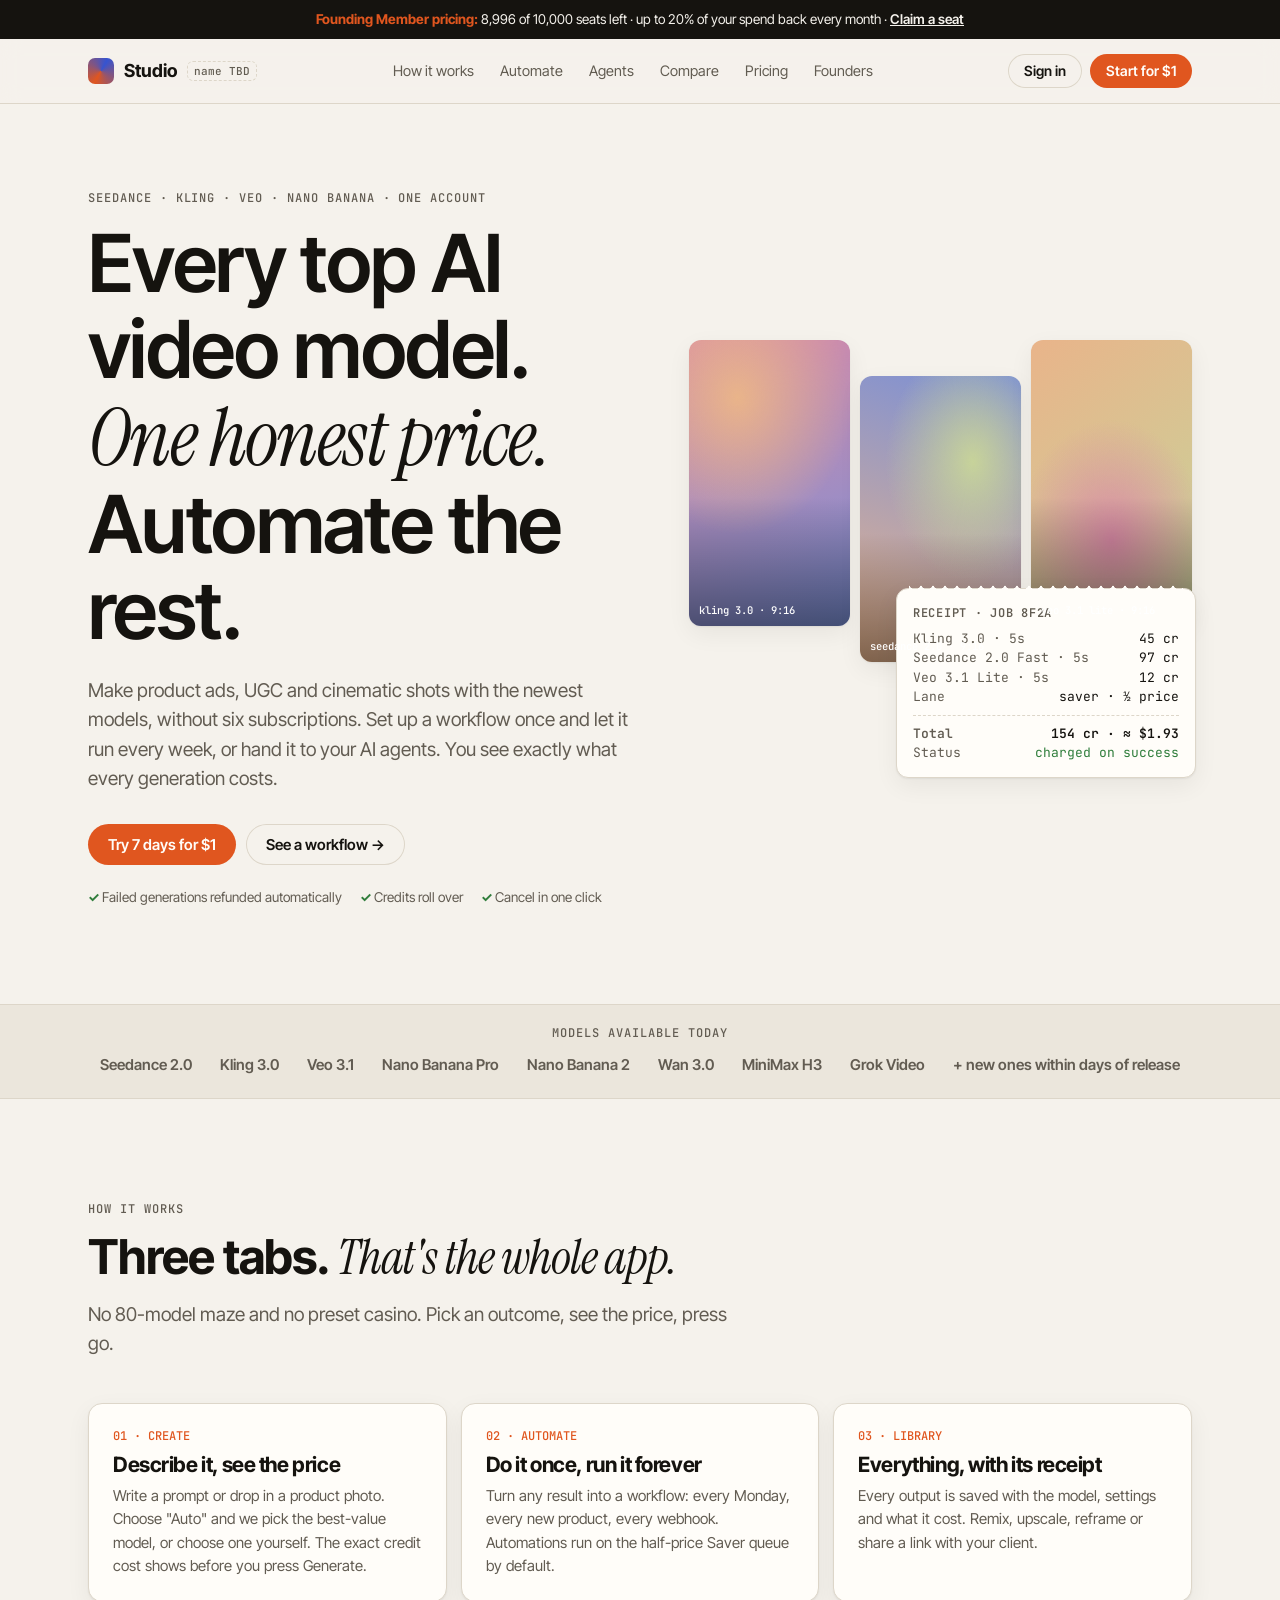
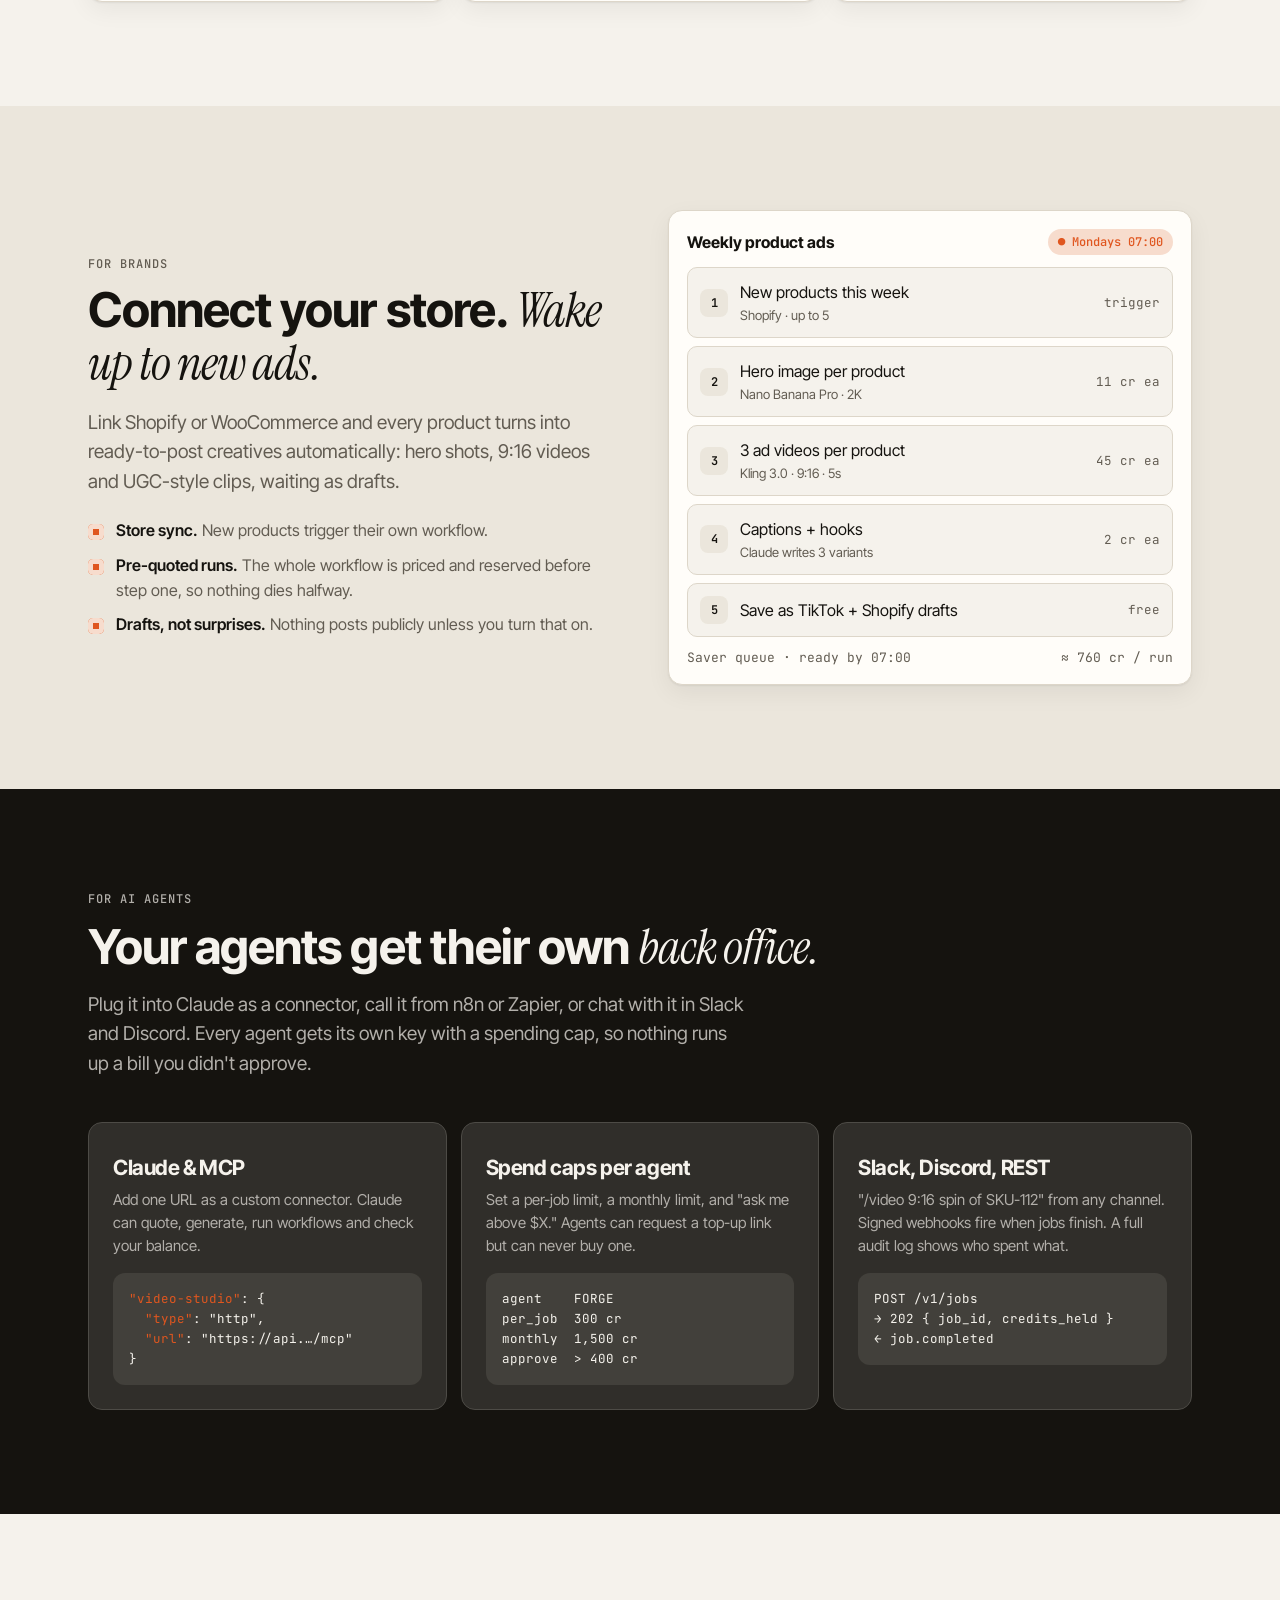
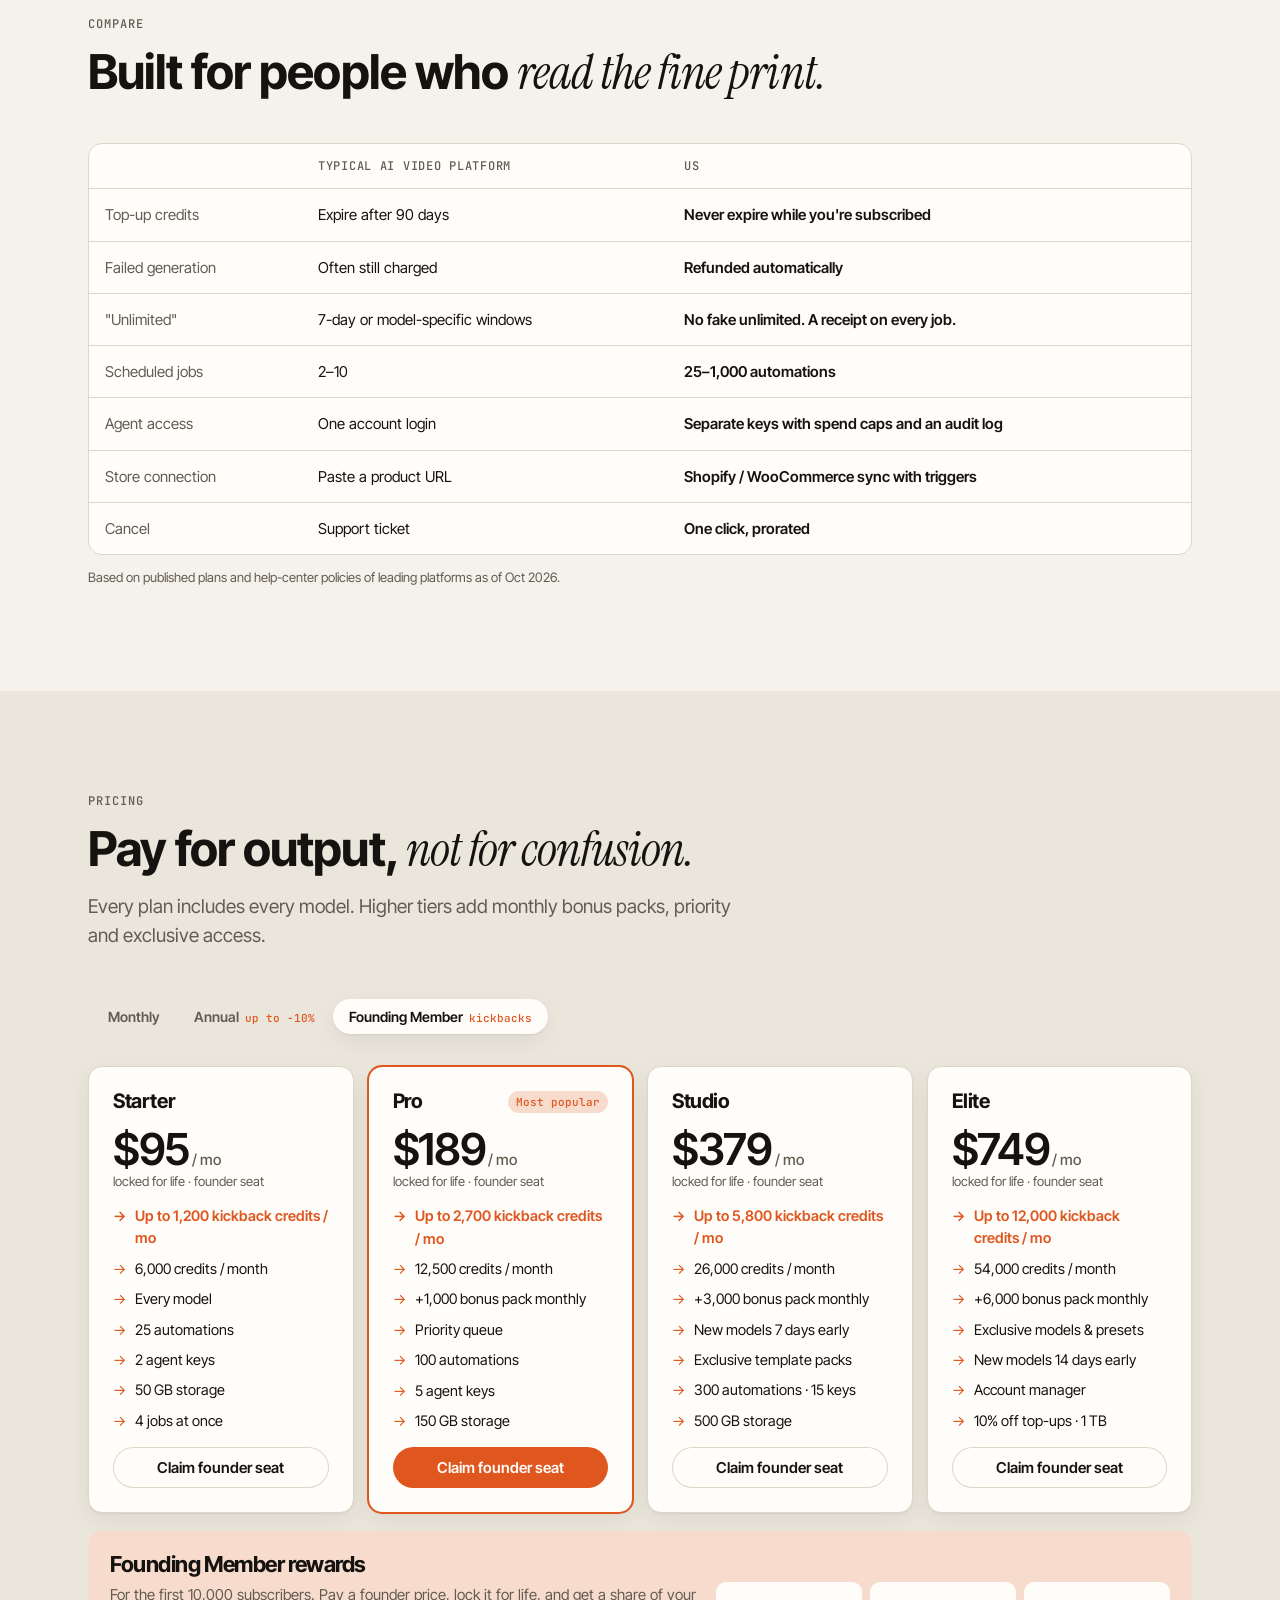
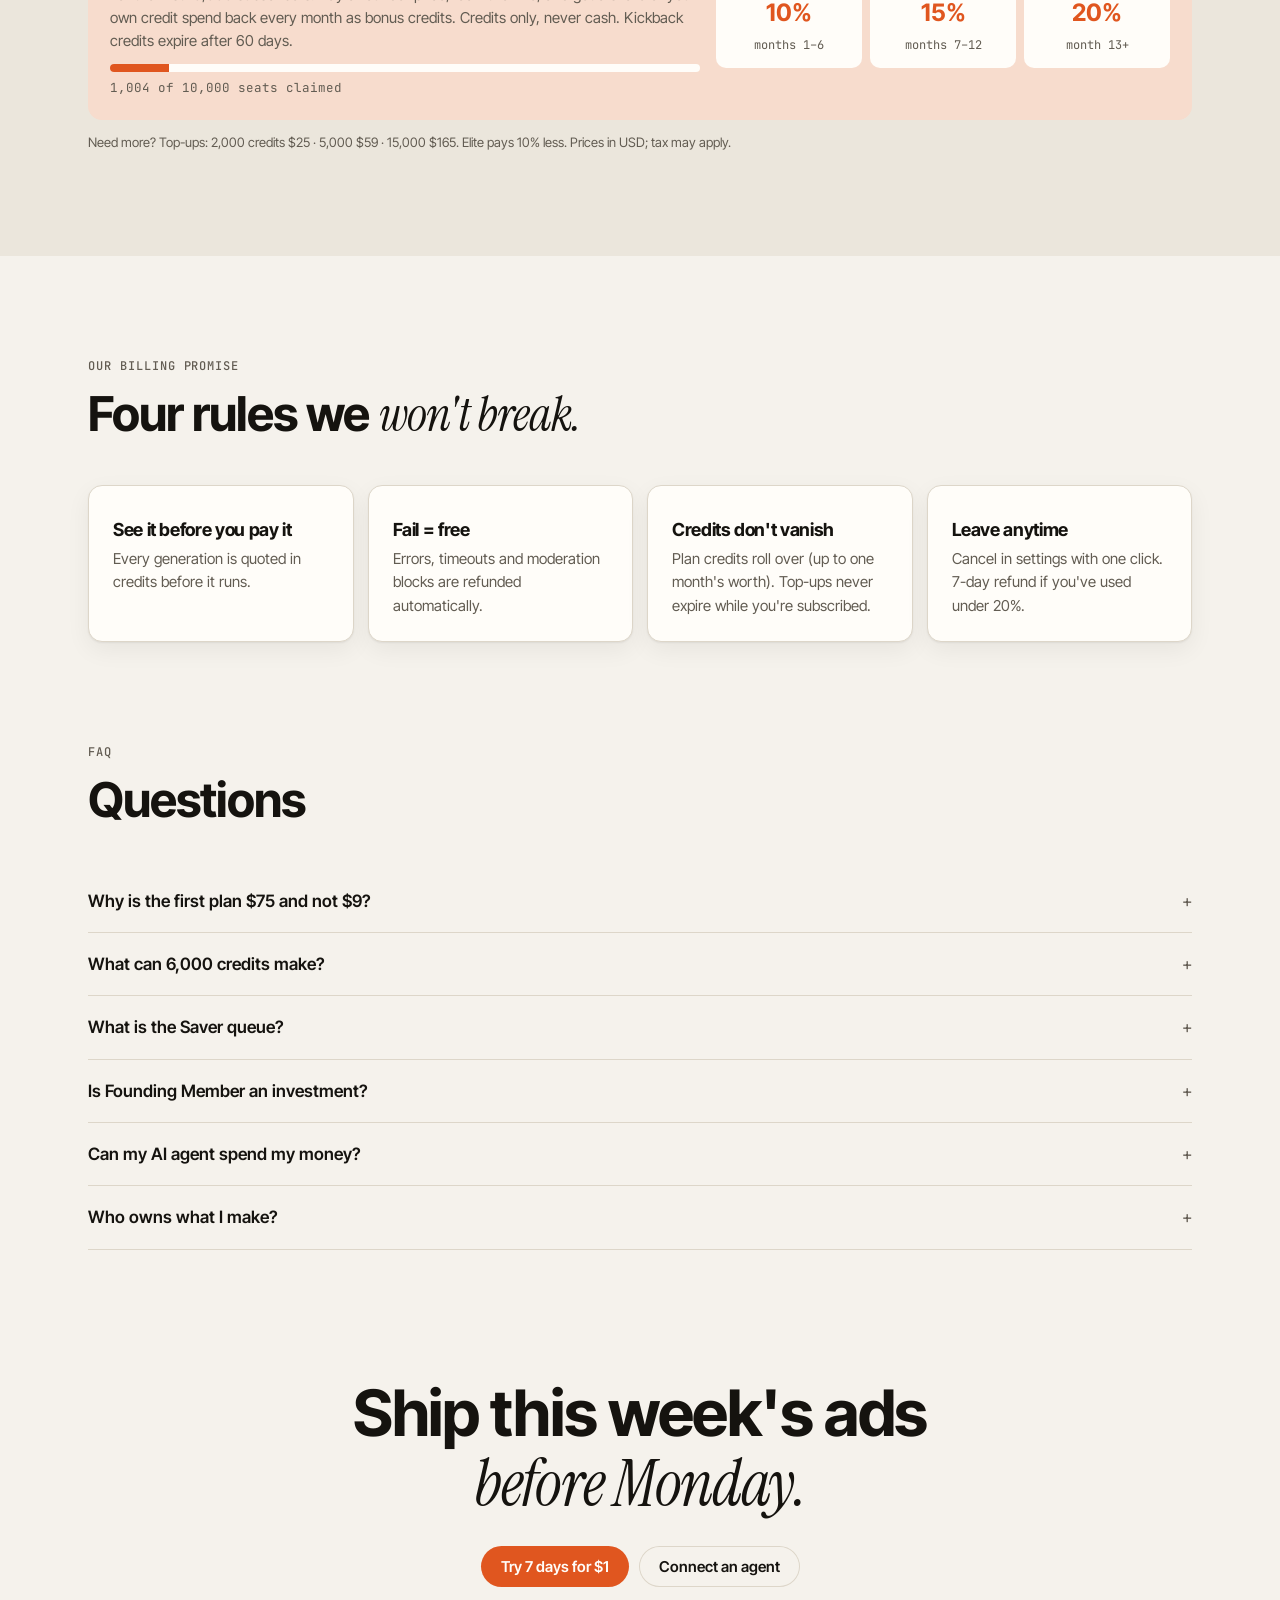
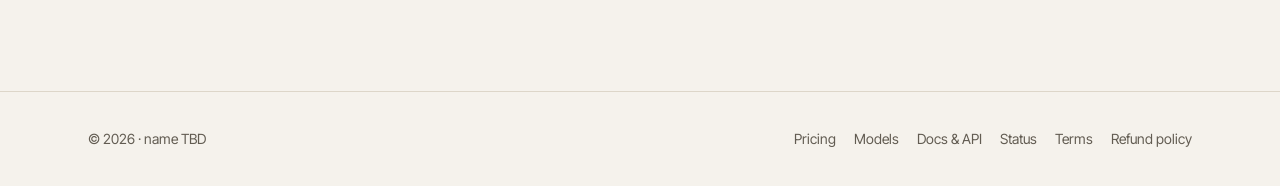
==== commit 9f0676ae: "Design Founders page; add infrastructure, funding and launch plan PDF - site/founders.html: live sea" ====
--- a/ventures/video-broker/site/index.html
+++ b/ventures/video-broker/site/index.html
@@ -8,212 +8,19 @@
 <link rel="preconnect" href="https://fonts.googleapis.com">
 <link rel="preconnect" href="https://fonts.gstatic.com" crossorigin>
 <link href="https://fonts.googleapis.com/css2?family=Inter+Tight:wght@400;500;600;700&family=Instrument+Serif:ital@0;1&family=JetBrains+Mono:wght@400;500&display=swap" rel="stylesheet">
-<style>
-/* Design tokens. Documented in site/DESIGN.md. */
-:root{
-  --bg:#f5f2ec; --bg-2:#ebe6dc; --panel:#fffdf9; --ink:#15130f; --muted:#625c52; --line:#ddd6c9;
-  --accent:#e0561f; --accent-ink:#fffdf9; --accent-soft:#f7dccd; --cool:#3554d1; --good:#2f7d3b;
-  --frame-a:#e9b48a; --frame-b:#7a8fd6; --frame-c:#c7d39a; --frame-d:#d98aa6;
-  --radius:14px; --shadow:0 1px 2px rgba(21,19,15,.06),0 8px 24px rgba(21,19,15,.06);
-}
-@media (prefers-color-scheme: dark){
-  :root:not([data-theme="light"]){
-    --bg:#0e0d0b; --bg-2:#161411; --panel:#1b1915; --ink:#f3efe7; --muted:#a39b8e; --line:#2c2924;
-    --accent:#ff7a45; --accent-ink:#0e0d0b; --accent-soft:#3a2116; --cool:#8ea4ff; --good:#6cc27a;
-    --frame-a:#8a5634; --frame-b:#3b4f9a; --frame-c:#5d6b33; --frame-d:#83405a;
-    --shadow:0 1px 2px rgba(0,0,0,.4),0 10px 30px rgba(0,0,0,.35);
-  }
-}
-:root[data-theme="dark"]{
-  --bg:#0e0d0b; --bg-2:#161411; --panel:#1b1915; --ink:#f3efe7; --muted:#a39b8e; --line:#2c2924;
-  --accent:#ff7a45; --accent-ink:#0e0d0b; --accent-soft:#3a2116; --cool:#8ea4ff; --good:#6cc27a;
-  --frame-a:#8a5634; --frame-b:#3b4f9a; --frame-c:#5d6b33; --frame-d:#83405a;
-  --shadow:0 1px 2px rgba(0,0,0,.4),0 10px 30px rgba(0,0,0,.35);
-}
-*{box-sizing:border-box}
-html{scroll-behavior:smooth}
-body{margin:0;background:var(--bg);color:var(--ink);font:16px/1.55 "Inter Tight",system-ui,sans-serif;-webkit-font-smoothing:antialiased}
-a{color:inherit}
-.wrap{max-width:1160px;margin:0 auto;padding:0 16px}
-@media(min-width:720px){.wrap{padding:0 28px}}
-.serif{font-family:"Instrument Serif",Georgia,serif;font-weight:400}
-.mono{font-family:"JetBrains Mono",ui-monospace,monospace}
-.eyebrow{font:500 12px/1 "JetBrains Mono",monospace;letter-spacing:.08em;text-transform:uppercase;color:var(--muted)}
-h1,h2,h3{margin:0;line-height:1.08;letter-spacing:-.02em}
-h2{font-size:clamp(30px,4.4vw,48px)}
-h2 em,h1 em{font-family:"Instrument Serif",Georgia,serif;font-style:italic;font-weight:400}
-p{margin:0}
-.lede{font-size:clamp(17px,1.6vw,19px);color:var(--muted);max-width:60ch}
-.btn{display:inline-flex;align-items:center;gap:8px;border:0;border-radius:999px;padding:13px 20px;font:600 15px/1 "Inter Tight",sans-serif;text-decoration:none;cursor:pointer;transition:transform .15s ease}
-.btn:hover{transform:translateY(-1px)}
-.btn-primary{background:var(--accent);color:var(--accent-ink)}
-.btn-ghost{background:transparent;color:var(--ink);box-shadow:inset 0 0 0 1px var(--line)}
-section{padding:72px 0}
-@media(min-width:900px){section{padding:104px 0}}
-
-/* Founder bar + nav */
-.founder-bar{background:var(--ink);color:var(--bg);font-size:13.5px;text-align:center;padding:9px 16px}
-.founder-bar b{color:var(--accent)}
-.founder-bar a{color:var(--bg);font-weight:600}
-nav.top{position:sticky;top:0;z-index:10;background:color-mix(in srgb,var(--bg) 86%,transparent);backdrop-filter:blur(10px);border-bottom:1px solid var(--line)}
-nav.top .wrap{display:flex;align-items:center;justify-content:space-between;height:64px;gap:16px}
-.logo{display:flex;align-items:center;gap:10px;font-weight:700;font-size:18px;text-decoration:none}
-.logo-mark{width:26px;height:26px;border-radius:7px;background:conic-gradient(from 210deg,var(--accent),var(--cool),var(--accent))}
-.logo small{font:500 11px "JetBrains Mono",monospace;color:var(--muted);border:1px dashed var(--line);border-radius:6px;padding:2px 6px}
-.links{display:none;gap:26px;font-size:14.5px}
-.links a{text-decoration:none;color:var(--muted)}
-.links a:hover{color:var(--ink)}
-@media(min-width:900px){.links{display:flex}}
-.nav-cta{display:flex;gap:8px;align-items:center}
-.nav-cta .btn{padding:10px 16px;font-size:14px}
-.signin{display:none}
-@media(min-width:560px){.signin{display:inline-flex}}
-
-/* Hero */
-.hero{padding:56px 0 64px}
-@media(min-width:900px){.hero{padding:88px 0 96px}}
-.hero-grid{display:grid;gap:44px;align-items:center}
-@media(min-width:980px){.hero-grid{grid-template-columns:1.05fr .95fr}}
-.hero h1{font-size:clamp(42px,7vw,80px);font-weight:600}
-.hero .lede{margin:22px 0 30px}
-.hero-ctas{display:flex;flex-wrap:wrap;gap:10px}
-.trust{margin-top:22px;font-size:13.5px;color:var(--muted);display:flex;flex-wrap:wrap;gap:6px 18px}
-.trust span::before{content:"✓ ";color:var(--good);font-weight:700}
-
-/* Hero visual: frames + receipt */
-.stage{position:relative;min-height:420px}
-.frames{display:grid;grid-template-columns:repeat(3,1fr);gap:10px}
-.frame{aspect-ratio:9/16;border-radius:12px;position:relative;overflow:hidden;box-shadow:var(--shadow)}
-.frame::after{content:"";position:absolute;inset:0;background:linear-gradient(180deg,transparent 55%,rgba(0,0,0,.45))}
-.frame span{position:absolute;left:10px;bottom:9px;z-index:1;font:500 10.5px "JetBrains Mono",monospace;color:#fff}
-.f1{background:radial-gradient(120% 80% at 30% 20%,var(--frame-a),transparent 60%),linear-gradient(160deg,var(--frame-d),var(--frame-b))}
-.f2{background:radial-gradient(90% 70% at 70% 30%,var(--frame-c),transparent 60%),linear-gradient(200deg,var(--frame-b),var(--frame-a));margin-top:36px}
-.f3{background:radial-gradient(100% 70% at 50% 70%,var(--frame-d),transparent 60%),linear-gradient(140deg,var(--frame-a),var(--frame-c))}
-.receipt{position:absolute;right:-4px;bottom:-18px;width:min(300px,82%);background:var(--panel);border:1px solid var(--line);border-radius:12px;box-shadow:var(--shadow);padding:16px 16px 14px;font:13px/1.5 "JetBrains Mono",monospace}
-.receipt::before{content:"";position:absolute;left:12px;right:12px;top:-6px;height:12px;background:radial-gradient(circle at 6px 0,transparent 6px,var(--panel) 6.5px) 0 0/12px 12px repeat-x}
-.receipt h4{margin:0 0 8px;font:600 12px "JetBrains Mono",monospace;letter-spacing:.06em;text-transform:uppercase;color:var(--muted)}
-.receipt .r{display:flex;justify-content:space-between;gap:10px}
-.receipt .r span:first-child{color:var(--muted)}
-.receipt hr{border:0;border-top:1px dashed var(--line);margin:8px 0}
-.receipt .total{font-weight:600}
-.receipt .ok{color:var(--good)}
-
-/* Model strip */
-.models{border-block:1px solid var(--line);padding:22px 0;background:var(--bg-2)}
-.models .wrap{display:flex;flex-wrap:wrap;gap:10px 28px;align-items:center;justify-content:center}
-.models b{font-weight:600;font-size:15px;color:var(--muted)}
-.models .eyebrow{width:100%;text-align:center;margin-bottom:4px}
-
-/* Steps */
-.head{display:grid;gap:16px;margin-bottom:44px;max-width:760px}
-.steps{display:grid;gap:14px}
-@media(min-width:860px){.steps{grid-template-columns:repeat(3,1fr)}}
-.card{background:var(--panel);border:1px solid var(--line);border-radius:var(--radius);padding:24px;box-shadow:var(--shadow)}
-.step-n{font:500 12px "JetBrains Mono",monospace;color:var(--accent)}
-.card h3{font-size:21px;margin:10px 0 8px}
-.card p{color:var(--muted);font-size:15px}
-
-/* Automate */
-.split{display:grid;gap:36px;align-items:center}
-@media(min-width:960px){.split{grid-template-columns:1fr 1fr;gap:56px}}
-.flow{background:var(--panel);border:1px solid var(--line);border-radius:var(--radius);padding:18px;box-shadow:var(--shadow)}
-.flow-top{display:flex;justify-content:space-between;align-items:center;margin-bottom:12px;gap:10px;flex-wrap:wrap}
-.pill{display:inline-flex;align-items:center;gap:6px;font:500 12px "JetBrains Mono",monospace;padding:5px 10px;border-radius:999px;background:var(--bg-2);color:var(--muted)}
-.pill.on{background:var(--accent-soft);color:var(--accent)}
-.flow ol{list-style:none;margin:0;padding:0;display:grid;gap:8px;counter-reset:s}
-.flow li{counter-increment:s;display:grid;grid-template-columns:28px 1fr auto;gap:12px;align-items:center;padding:12px;border:1px solid var(--line);border-radius:10px;background:var(--bg)}
-.flow li::before{content:counter(s);width:28px;height:28px;border-radius:8px;display:grid;place-items:center;background:var(--bg-2);font:600 12px "JetBrains Mono",monospace}
-.flow li small{display:block;color:var(--muted);font-size:13px}
-.flow li .mono{font-size:12.5px;color:var(--muted);white-space:nowrap}
-.flow-foot{margin-top:12px;display:flex;justify-content:space-between;font:13px "JetBrains Mono",monospace;color:var(--muted);flex-wrap:wrap;gap:6px}
-.checks{list-style:none;padding:0;margin:22px 0 0;display:grid;gap:10px}
-.checks li{padding-left:28px;position:relative;color:var(--muted)}
-.checks li b{color:var(--ink);font-weight:600}
-.checks li::before{content:"";position:absolute;left:0;top:6px;width:16px;height:16px;border-radius:5px;background:var(--accent-soft);box-shadow:inset 0 0 0 5px var(--accent-soft),inset 0 0 0 16px var(--accent)}
-
-/* Agents */
-.agents{background:var(--ink);color:var(--bg)}
-.agents .lede,.agents .eyebrow{color:color-mix(in srgb,var(--bg) 70%,var(--ink))}
-.agent-grid{display:grid;gap:14px}
-@media(min-width:860px){.agent-grid{grid-template-columns:repeat(3,1fr)}}
-.agents .card{background:color-mix(in srgb,var(--ink) 88%,var(--bg));border-color:color-mix(in srgb,var(--ink) 75%,var(--bg));box-shadow:none}
-.agents .card p{color:color-mix(in srgb,var(--bg) 70%,var(--ink))}
-.agents pre{margin:16px 0 0;padding:16px;border-radius:12px;background:color-mix(in srgb,var(--ink) 80%,var(--bg));font:12.5px/1.6 "JetBrains Mono",monospace;overflow-x:auto;color:var(--bg)}
-.agents pre .k{color:var(--accent)}
-
-/* Compare */
-.table-wrap{overflow-x:auto;border:1px solid var(--line);border-radius:var(--radius);background:var(--panel)}
-table{width:100%;border-collapse:collapse;font-size:15px;min-width:560px}
-th,td{padding:14px 16px;text-align:left;border-bottom:1px solid var(--line)}
-th{font:500 12px "JetBrains Mono",monospace;text-transform:uppercase;letter-spacing:.06em;color:var(--muted)}
-td:first-child{color:var(--muted)}
-td.us{font-weight:600}
-tr:last-child td{border-bottom:0}
-.footnote{margin-top:12px;font-size:13px;color:var(--muted)}
-
-/* Pricing */
-.toggle{display:inline-flex;padding:4px;border-radius:999px;background:var(--bg-2);gap:2px;margin-bottom:28px;flex-wrap:wrap}
-.toggle button{border:0;background:transparent;font:600 14px "Inter Tight",sans-serif;color:var(--muted);padding:9px 16px;border-radius:999px;cursor:pointer}
-.toggle button[aria-pressed="true"]{background:var(--panel);color:var(--ink);box-shadow:var(--shadow)}
-.toggle button .tag{font:500 11px "JetBrains Mono",monospace;color:var(--accent);margin-left:6px}
-.plans{display:grid;gap:14px}
-@media(min-width:720px){.plans{grid-template-columns:repeat(2,1fr)}}
-@media(min-width:1100px){.plans{grid-template-columns:repeat(4,1fr)}}
-.plan{display:flex;flex-direction:column;gap:14px}
-.plan.feature{outline:2px solid var(--accent);outline-offset:-1px}
-.plan .name{display:flex;justify-content:space-between;align-items:center}
-.plan .name h3{font-size:20px;margin:0}
-.badge{font:500 11px "JetBrains Mono",monospace;padding:4px 8px;border-radius:999px;background:var(--accent-soft);color:var(--accent)}
-.price{font-size:44px;font-weight:600;letter-spacing:-.03em;line-height:1}
-.price small{font-size:15px;color:var(--muted);font-weight:500;letter-spacing:0}
-.price-note{font-size:13px;color:var(--muted);min-height:20px}
-.plan ul{list-style:none;margin:0;padding:0;display:grid;gap:8px;font-size:14.5px}
-.plan li{padding-left:22px;position:relative}
-.plan li::before{content:"→";position:absolute;left:0;color:var(--accent)}
-.plan li.x{color:var(--accent);font-weight:600}
-.plan .btn{justify-content:center;margin-top:auto}
-.founder-panel{margin-top:18px;display:grid;gap:16px;align-items:center;background:var(--accent-soft);border-radius:var(--radius);padding:22px}
-@media(min-width:860px){.founder-panel{grid-template-columns:1.3fr 1fr}}
-.founder-panel h3{font-size:22px;margin-bottom:6px}
-.founder-panel p{color:var(--muted);font-size:15px}
-.ladder{display:grid;grid-template-columns:repeat(3,1fr);gap:8px}
-.ladder div{background:var(--panel);border-radius:10px;padding:12px;text-align:center}
-.ladder b{display:block;font-size:24px;color:var(--accent)}
-.ladder span{font:12px "JetBrains Mono",monospace;color:var(--muted)}
-.seats{margin-top:12px;height:8px;border-radius:4px;background:var(--panel);overflow:hidden}
-.seats i{display:block;height:100%;background:var(--accent)}
-
-/* Promise + FAQ */
-.promise{display:grid;gap:14px}
-@media(min-width:860px){.promise{grid-template-columns:repeat(4,1fr)}}
-.promise .card h3{font-size:18px}
-details{border-bottom:1px solid var(--line);padding:18px 0}
-summary{cursor:pointer;font-weight:600;font-size:17px;list-style:none;display:flex;justify-content:space-between;gap:16px}
-summary::after{content:"+";font-weight:400;color:var(--muted)}
-details[open] summary::after{content:"–"}
-details p{margin-top:10px;color:var(--muted);max-width:70ch}
-
-/* CTA + footer */
-.final{text-align:center}
-.final h2{font-size:clamp(36px,6vw,64px);max-width:16ch;margin:0 auto}
-.final .hero-ctas{justify-content:center;margin-top:28px}
-footer{border-top:1px solid var(--line);padding:36px 0;font-size:14px;color:var(--muted)}
-footer .wrap{display:flex;flex-wrap:wrap;gap:16px;justify-content:space-between}
-footer nav{display:flex;flex-wrap:wrap;gap:18px}
-footer a{text-decoration:none}
-</style>
+<link rel="stylesheet" href="styles.css">
 </head>
 <body>
 
 <div class="founder-bar">
-  <b>Founding Member pricing:</b> <span id="seats-left">8,996</span> of 10,000 seats left · up to 20% of your spend back every month · <a href="#pricing">Claim a seat</a>
+  <b>Founding Member pricing:</b> <span id="seats-left">8,996</span> of 10,000 seats left · up to 20% of your spend back every month · <a href="founders.html">Claim a seat</a>
 </div>
 
 <nav class="top" aria-label="Main">
   <div class="wrap">
     <a href="#" class="logo"><span class="logo-mark" aria-hidden="true"></span>Studio <small>name TBD</small></a>
     <div class="links">
-      <a href="#how">How it works</a><a href="#automate">Automate</a><a href="#agents">Agents</a><a href="#compare">Compare</a><a href="#pricing">Pricing</a>
+      <a href="#how">How it works</a><a href="#automate">Automate</a><a href="#agents">Agents</a><a href="#compare">Compare</a><a href="#pricing">Pricing</a><a href="founders.html">Founders</a>
     </div>
     <div class="nav-cta">
       <a class="btn btn-ghost signin" href="#">Sign in</a>
--- a/ventures/video-broker/site/styles.css
+++ b/ventures/video-broker/site/styles.css
@@ -0,0 +1,192 @@
+/* Design tokens. Documented in site/DESIGN.md. */
+:root{
+  --bg:#f5f2ec; --bg-2:#ebe6dc; --panel:#fffdf9; --ink:#15130f; --muted:#625c52; --line:#ddd6c9;
+  --accent:#e0561f; --accent-ink:#fffdf9; --accent-soft:#f7dccd; --cool:#3554d1; --good:#2f7d3b;
+  --frame-a:#e9b48a; --frame-b:#7a8fd6; --frame-c:#c7d39a; --frame-d:#d98aa6;
+  --radius:14px; --shadow:0 1px 2px rgba(21,19,15,.06),0 8px 24px rgba(21,19,15,.06);
+}
+@media (prefers-color-scheme: dark){
+  :root:not([data-theme="light"]){
+    --bg:#0e0d0b; --bg-2:#161411; --panel:#1b1915; --ink:#f3efe7; --muted:#a39b8e; --line:#2c2924;
+    --accent:#ff7a45; --accent-ink:#0e0d0b; --accent-soft:#3a2116; --cool:#8ea4ff; --good:#6cc27a;
+    --frame-a:#8a5634; --frame-b:#3b4f9a; --frame-c:#5d6b33; --frame-d:#83405a;
+    --shadow:0 1px 2px rgba(0,0,0,.4),0 10px 30px rgba(0,0,0,.35);
+  }
+}
+:root[data-theme="dark"]{
+  --bg:#0e0d0b; --bg-2:#161411; --panel:#1b1915; --ink:#f3efe7; --muted:#a39b8e; --line:#2c2924;
+  --accent:#ff7a45; --accent-ink:#0e0d0b; --accent-soft:#3a2116; --cool:#8ea4ff; --good:#6cc27a;
+  --frame-a:#8a5634; --frame-b:#3b4f9a; --frame-c:#5d6b33; --frame-d:#83405a;
+  --shadow:0 1px 2px rgba(0,0,0,.4),0 10px 30px rgba(0,0,0,.35);
+}
+*{box-sizing:border-box}
+html{scroll-behavior:smooth}
+body{margin:0;background:var(--bg);color:var(--ink);font:16px/1.55 "Inter Tight",system-ui,sans-serif;-webkit-font-smoothing:antialiased}
+a{color:inherit}
+.wrap{max-width:1160px;margin:0 auto;padding:0 16px}
+@media(min-width:720px){.wrap{padding:0 28px}}
+.serif{font-family:"Instrument Serif",Georgia,serif;font-weight:400}
+.mono{font-family:"JetBrains Mono",ui-monospace,monospace}
+.eyebrow{font:500 12px/1 "JetBrains Mono",monospace;letter-spacing:.08em;text-transform:uppercase;color:var(--muted)}
+h1,h2,h3{margin:0;line-height:1.08;letter-spacing:-.02em}
+h2{font-size:clamp(30px,4.4vw,48px)}
+h2 em,h1 em{font-family:"Instrument Serif",Georgia,serif;font-style:italic;font-weight:400}
+p{margin:0}
+.lede{font-size:clamp(17px,1.6vw,19px);color:var(--muted);max-width:60ch}
+.btn{display:inline-flex;align-items:center;gap:8px;border:0;border-radius:999px;padding:13px 20px;font:600 15px/1 "Inter Tight",sans-serif;text-decoration:none;cursor:pointer;transition:transform .15s ease}
+.btn:hover{transform:translateY(-1px)}
+.btn-primary{background:var(--accent);color:var(--accent-ink)}
+.btn-ghost{background:transparent;color:var(--ink);box-shadow:inset 0 0 0 1px var(--line)}
+section{padding:72px 0}
+@media(min-width:900px){section{padding:104px 0}}
+
+/* Founder bar + nav */
+.founder-bar{background:var(--ink);color:var(--bg);font-size:13.5px;text-align:center;padding:9px 16px}
+.founder-bar b{color:var(--accent)}
+.founder-bar a{color:var(--bg);font-weight:600}
+nav.top{position:sticky;top:0;z-index:10;background:color-mix(in srgb,var(--bg) 86%,transparent);backdrop-filter:blur(10px);border-bottom:1px solid var(--line)}
+nav.top .wrap{display:flex;align-items:center;justify-content:space-between;height:64px;gap:16px}
+.logo{display:flex;align-items:center;gap:10px;font-weight:700;font-size:18px;text-decoration:none}
+.logo-mark{width:26px;height:26px;border-radius:7px;background:conic-gradient(from 210deg,var(--accent),var(--cool),var(--accent))}
+.logo small{font:500 11px "JetBrains Mono",monospace;color:var(--muted);border:1px dashed var(--line);border-radius:6px;padding:2px 6px}
+.links{display:none;gap:26px;font-size:14.5px}
+.links a{text-decoration:none;color:var(--muted)}
+.links a:hover{color:var(--ink)}
+@media(min-width:900px){.links{display:flex}}
+.nav-cta{display:flex;gap:8px;align-items:center}
+.nav-cta .btn{padding:10px 16px;font-size:14px}
+.signin{display:none}
+@media(min-width:560px){.signin{display:inline-flex}}
+
+/* Hero */
+.hero{padding:56px 0 64px}
+@media(min-width:900px){.hero{padding:88px 0 96px}}
+.hero-grid{display:grid;gap:44px;align-items:center}
+@media(min-width:980px){.hero-grid{grid-template-columns:1.05fr .95fr}}
+.hero h1{font-size:clamp(42px,7vw,80px);font-weight:600}
+.hero .lede{margin:22px 0 30px}
+.hero-ctas{display:flex;flex-wrap:wrap;gap:10px}
+.trust{margin-top:22px;font-size:13.5px;color:var(--muted);display:flex;flex-wrap:wrap;gap:6px 18px}
+.trust span::before{content:"✓ ";color:var(--good);font-weight:700}
+
+/* Hero visual: frames + receipt */
+.stage{position:relative;min-height:420px}
+.frames{display:grid;grid-template-columns:repeat(3,1fr);gap:10px}
+.frame{aspect-ratio:9/16;border-radius:12px;position:relative;overflow:hidden;box-shadow:var(--shadow)}
+.frame::after{content:"";position:absolute;inset:0;background:linear-gradient(180deg,transparent 55%,rgba(0,0,0,.45))}
+.frame span{position:absolute;left:10px;bottom:9px;z-index:1;font:500 10.5px "JetBrains Mono",monospace;color:#fff}
+.f1{background:radial-gradient(120% 80% at 30% 20%,var(--frame-a),transparent 60%),linear-gradient(160deg,var(--frame-d),var(--frame-b))}
+.f2{background:radial-gradient(90% 70% at 70% 30%,var(--frame-c),transparent 60%),linear-gradient(200deg,var(--frame-b),var(--frame-a));margin-top:36px}
+.f3{background:radial-gradient(100% 70% at 50% 70%,var(--frame-d),transparent 60%),linear-gradient(140deg,var(--frame-a),var(--frame-c))}
+.receipt{position:absolute;right:-4px;bottom:-18px;width:min(300px,82%);background:var(--panel);border:1px solid var(--line);border-radius:12px;box-shadow:var(--shadow);padding:16px 16px 14px;font:13px/1.5 "JetBrains Mono",monospace}
+.receipt::before{content:"";position:absolute;left:12px;right:12px;top:-6px;height:12px;background:radial-gradient(circle at 6px 0,transparent 6px,var(--panel) 6.5px) 0 0/12px 12px repeat-x}
+.receipt h4{margin:0 0 8px;font:600 12px "JetBrains Mono",monospace;letter-spacing:.06em;text-transform:uppercase;color:var(--muted)}
+.receipt .r{display:flex;justify-content:space-between;gap:10px}
+.receipt .r span:first-child{color:var(--muted)}
+.receipt hr{border:0;border-top:1px dashed var(--line);margin:8px 0}
+.receipt .total{font-weight:600}
+.receipt .ok{color:var(--good)}
+
+/* Model strip */
+.models{border-block:1px solid var(--line);padding:22px 0;background:var(--bg-2)}
+.models .wrap{display:flex;flex-wrap:wrap;gap:10px 28px;align-items:center;justify-content:center}
+.models b{font-weight:600;font-size:15px;color:var(--muted)}
+.models .eyebrow{width:100%;text-align:center;margin-bottom:4px}
+
+/* Steps */
+.head{display:grid;gap:16px;margin-bottom:44px;max-width:760px}
+.steps{display:grid;gap:14px}
+@media(min-width:860px){.steps{grid-template-columns:repeat(3,1fr)}}
+.card{background:var(--panel);border:1px solid var(--line);border-radius:var(--radius);padding:24px;box-shadow:var(--shadow)}
+.step-n{font:500 12px "JetBrains Mono",monospace;color:var(--accent)}
+.card h3{font-size:21px;margin:10px 0 8px}
+.card p{color:var(--muted);font-size:15px}
+
+/* Automate */
+.split{display:grid;gap:36px;align-items:center}
+@media(min-width:960px){.split{grid-template-columns:1fr 1fr;gap:56px}}
+.flow{background:var(--panel);border:1px solid var(--line);border-radius:var(--radius);padding:18px;box-shadow:var(--shadow)}
+.flow-top{display:flex;justify-content:space-between;align-items:center;margin-bottom:12px;gap:10px;flex-wrap:wrap}
+.pill{display:inline-flex;align-items:center;gap:6px;font:500 12px "JetBrains Mono",monospace;padding:5px 10px;border-radius:999px;background:var(--bg-2);color:var(--muted)}
+.pill.on{background:var(--accent-soft);color:var(--accent)}
+.flow ol{list-style:none;margin:0;padding:0;display:grid;gap:8px;counter-reset:s}
+.flow li{counter-increment:s;display:grid;grid-template-columns:28px 1fr auto;gap:12px;align-items:center;padding:12px;border:1px solid var(--line);border-radius:10px;background:var(--bg)}
+.flow li::before{content:counter(s);width:28px;height:28px;border-radius:8px;display:grid;place-items:center;background:var(--bg-2);font:600 12px "JetBrains Mono",monospace}
+.flow li small{display:block;color:var(--muted);font-size:13px}
+.flow li .mono{font-size:12.5px;color:var(--muted);white-space:nowrap}
+.flow-foot{margin-top:12px;display:flex;justify-content:space-between;font:13px "JetBrains Mono",monospace;color:var(--muted);flex-wrap:wrap;gap:6px}
+.checks{list-style:none;padding:0;margin:22px 0 0;display:grid;gap:10px}
+.checks li{padding-left:28px;position:relative;color:var(--muted)}
+.checks li b{color:var(--ink);font-weight:600}
+.checks li::before{content:"";position:absolute;left:0;top:6px;width:16px;height:16px;border-radius:5px;background:var(--accent-soft);box-shadow:inset 0 0 0 5px var(--accent-soft),inset 0 0 0 16px var(--accent)}
+
+/* Agents */
+.agents{background:var(--ink);color:var(--bg)}
+.agents .lede,.agents .eyebrow{color:color-mix(in srgb,var(--bg) 70%,var(--ink))}
+.agent-grid{display:grid;gap:14px}
+@media(min-width:860px){.agent-grid{grid-template-columns:repeat(3,1fr)}}
+.agents .card{background:color-mix(in srgb,var(--ink) 88%,var(--bg));border-color:color-mix(in srgb,var(--ink) 75%,var(--bg));box-shadow:none}
+.agents .card p{color:color-mix(in srgb,var(--bg) 70%,var(--ink))}
+.agents pre{margin:16px 0 0;padding:16px;border-radius:12px;background:color-mix(in srgb,var(--ink) 80%,var(--bg));font:12.5px/1.6 "JetBrains Mono",monospace;overflow-x:auto;color:var(--bg)}
+.agents pre .k{color:var(--accent)}
+
+/* Compare */
+.table-wrap{overflow-x:auto;border:1px solid var(--line);border-radius:var(--radius);background:var(--panel)}
+table{width:100%;border-collapse:collapse;font-size:15px;min-width:560px}
+th,td{padding:14px 16px;text-align:left;border-bottom:1px solid var(--line)}
+th{font:500 12px "JetBrains Mono",monospace;text-transform:uppercase;letter-spacing:.06em;color:var(--muted)}
+td:first-child{color:var(--muted)}
+td.us{font-weight:600}
+tr:last-child td{border-bottom:0}
+.footnote{margin-top:12px;font-size:13px;color:var(--muted)}
+
+/* Pricing */
+.toggle{display:inline-flex;padding:4px;border-radius:999px;background:var(--bg-2);gap:2px;margin-bottom:28px;flex-wrap:wrap}
+.toggle button{border:0;background:transparent;font:600 14px "Inter Tight",sans-serif;color:var(--muted);padding:9px 16px;border-radius:999px;cursor:pointer}
+.toggle button[aria-pressed="true"]{background:var(--panel);color:var(--ink);box-shadow:var(--shadow)}
+.toggle button .tag{font:500 11px "JetBrains Mono",monospace;color:var(--accent);margin-left:6px}
+.plans{display:grid;gap:14px}
+@media(min-width:720px){.plans{grid-template-columns:repeat(2,1fr)}}
+@media(min-width:1100px){.plans{grid-template-columns:repeat(4,1fr)}}
+.plan{display:flex;flex-direction:column;gap:14px}
+.plan.feature{outline:2px solid var(--accent);outline-offset:-1px}
+.plan .name{display:flex;justify-content:space-between;align-items:center}
+.plan .name h3{font-size:20px;margin:0}
+.badge{font:500 11px "JetBrains Mono",monospace;padding:4px 8px;border-radius:999px;background:var(--accent-soft);color:var(--accent)}
+.price{font-size:44px;font-weight:600;letter-spacing:-.03em;line-height:1}
+.price small{font-size:15px;color:var(--muted);font-weight:500;letter-spacing:0}
+.price-note{font-size:13px;color:var(--muted);min-height:20px}
+.plan ul{list-style:none;margin:0;padding:0;display:grid;gap:8px;font-size:14.5px}
+.plan li{padding-left:22px;position:relative}
+.plan li::before{content:"→";position:absolute;left:0;color:var(--accent)}
+.plan li.x{color:var(--accent);font-weight:600}
+.plan .btn{justify-content:center;margin-top:auto}
+.founder-panel{margin-top:18px;display:grid;gap:16px;align-items:center;background:var(--accent-soft);border-radius:var(--radius);padding:22px}
+@media(min-width:860px){.founder-panel{grid-template-columns:1.3fr 1fr}}
+.founder-panel h3{font-size:22px;margin-bottom:6px}
+.founder-panel p{color:var(--muted);font-size:15px}
+.ladder{display:grid;grid-template-columns:repeat(3,1fr);gap:8px}
+.ladder div{background:var(--panel);border-radius:10px;padding:12px;text-align:center}
+.ladder b{display:block;font-size:24px;color:var(--accent)}
+.ladder span{font:12px "JetBrains Mono",monospace;color:var(--muted)}
+.seats{margin-top:12px;height:8px;border-radius:4px;background:var(--panel);overflow:hidden}
+.seats i{display:block;height:100%;background:var(--accent)}
+
+/* Promise + FAQ */
+.promise{display:grid;gap:14px}
+@media(min-width:860px){.promise{grid-template-columns:repeat(4,1fr)}}
+.promise .card h3{font-size:18px}
+details{border-bottom:1px solid var(--line);padding:18px 0}
+summary{cursor:pointer;font-weight:600;font-size:17px;list-style:none;display:flex;justify-content:space-between;gap:16px}
+summary::after{content:"+";font-weight:400;color:var(--muted)}
+details[open] summary::after{content:"–"}
+details p{margin-top:10px;color:var(--muted);max-width:70ch}
+
+/* CTA + footer */
+.final{text-align:center}
+.final h2{font-size:clamp(36px,6vw,64px);max-width:16ch;margin:0 auto}
+.final .hero-ctas{justify-content:center;margin-top:28px}
+footer{border-top:1px solid var(--line);padding:36px 0;font-size:14px;color:var(--muted)}
+footer .wrap{display:flex;flex-wrap:wrap;gap:16px;justify-content:space-between}
+footer nav{display:flex;flex-wrap:wrap;gap:18px}
+footer a{text-decoration:none}
